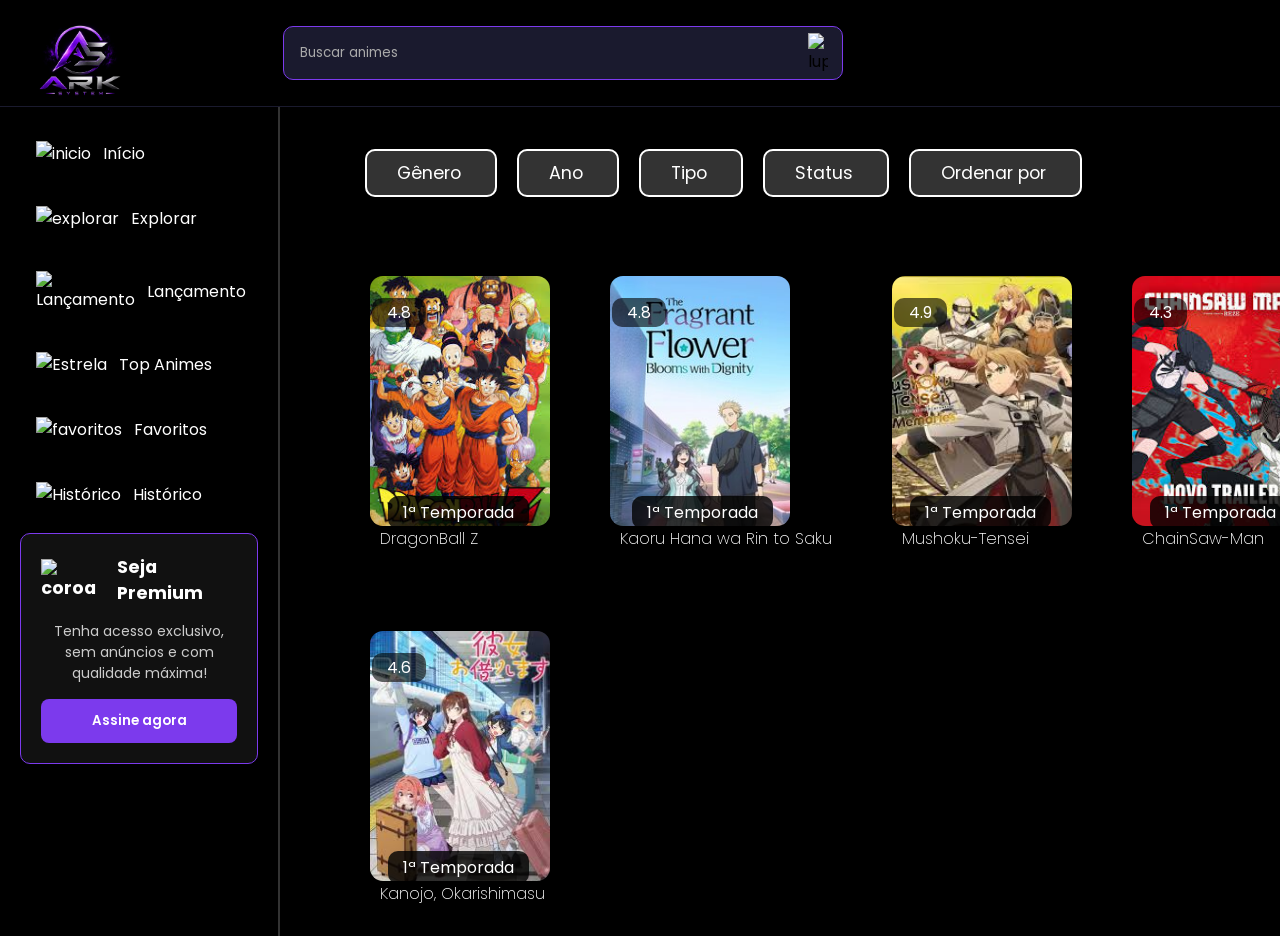
==== Frontend/Pages/Explorar.html @ 188f9d43 "explorar" ====
<!DOCTYPE html>
<html lang="pt-br">
<head>
    <meta charset="UTF-8">
    <meta name="viewport" content="width=device-width, initial-scale=1.0">
    <link rel="stylesheet" href="../CSS/explorar.css"> 
    <title>Explorar</title>
</head>
<body>

     <!-- HEADER -->
    <header class="header-box">

        <div class="menu">

            <img src="../Assets/IMG/logo.png" alt="logo" width="160px" class="logo">

            <nav class="nav-bar">

                <ul>

                    <li class="search-box">
                        <input type="text" placeholder="Buscar animes">
                        <img src="https://img.icons8.com/ios/50/ffffff/search--v1.png" alt="lupa" class="lupa">
                    </li>

                </ul>

            </nav>
        </div>

    </header>

       <!-- MENU LATERAL -->
    <aside class="sidebar">
        
        <div class="menu-lateral">

            <ul class="Principal">

                <li>
                    <a href="/index.html">
                        <img src="https://img.icons8.com/material-outlined/20/ffffff/home--v2.png" alt="inicio">
                        Início
                    </a>
                </li>

                <li>
                    <a href="../Pages/Explorar.html">
                        <img src="https://img.icons8.com/forma-light/20/ffffff/search.png" alt="explorar">
                        Explorar
                    </a>
                </li>

                <li>
                    <a href="#">
                        <img src="https://img.icons8.com/material-outlined/20/ffffff/rocket.png" alt="Lançamento">
                        Lançamento
                    </a>
                </li>

                <li>
                    <a href="#">
                        <img src="https://img.icons8.com/ios/20/ffffff/star--v1.png" alt="Estrela">
                        Top Animes
                    </a>
                </li>

                <li>
                    <a href="#">
                        <img src="https://img.icons8.com/ios-glyphs/20/ffffff/hearts.png" alt="favoritos">
                        Favoritos
                    </a>
                </li>

                <li>
                    <a href="#">
                        <img src="https://img.icons8.com/puffy-filled/20/ffffff/time-machine.png" alt="Histórico">
                        Histórico
                    </a>
                </li>

                
            <!-- PREMIUM -->
            <div class="premium-box">

                <h2>
                   <img src="https://img.icons8.com/parakeet-line/20/ffffff/crown.png" alt="coroa">
                    Seja Premium
                </h2>

                <p>
                    Tenha acesso exclusivo, sem anúncios e com qualidade máxima!
                </p>

                <button>Assine agora</button>

            </div>
        </div>
    </aside><div class="linha"></div>

     <header class="header">

    <div class="nav-bir">

        <nav class="navb">

            <ul>

                <li class="dropdown">
                    <a href="#" class="dropdown-toggle">
                        Gênero <i class='bx bx-chevron-down'></i>
                    </a>

                    <ul class="dropdown-menu">
                        <li><a href="#">Treino 1</a></li>
                        <li><a href="#">Treino 2</a></li>
                        <li><a href="#">Treino 3</a></li>
                    </ul>
                </li>

                <li class="dropdown">
                    <a href="#" class="dropdown-toggle">
                        Ano <i class='bx bx-chevron-down'></i>
                    </a>

                    <ul class="dropdown-menu">
                        <li><a href="#">2025</a></li>
                        <li><a href="#">2024</a></li>
                        <li><a href="#">2023</a></li>
                    </ul>
                </li>

                <li class="dropdown">
                    <a href="#" class="dropdown-toggle">
                        Tipo <i class='bx bx-chevron-down'></i>
                    </a>

                    <ul class="dropdown-menu">
                        <li><a href="#">TV</a></li>
                        <li><a href="#">Filme</a></li>
                        <li><a href="#">OVA</a></li>
                    </ul>
                </li>

                <li class="dropdown">
                    <a href="#" class="dropdown-toggle">
                        Status <i class='bx bx-chevron-down'></i>
                    </a>

                    <ul class="dropdown-menu">
                        <li><a href="#">Em andamento</a></li>
                        <li><a href="#">Finalizado</a></li>
                    </ul>
                </li>

                <li class="dropdown">
                    <a href="#" class="dropdown-toggle">
                        Ordenar por <i class='bx bx-chevron-down'></i>
                    </a>

                    <ul class="dropdown-menu">
                        <li><a href="#">Mais recente</a></li>
                        <li><a href="#">Mais popular</a></li>
                        <li><a href="#">Melhor nota</a></li>
                    </ul>
                </li>
            </ul>
        </nav>
    </div>
</header>

    <div class="container-card">
        <div class="card">
            <figure>
                <span class="badge-nota">4.8</span>
               <a href="#"> <img src="../Assets/IMG/DragonBall- Z.jpg" alt="DragonBall"></a>
                <figcaption>
                    <p class="temporada">1ª Temporada</p>
                </figcaption>
                <p class="nome-anime">DragonBall Z</p>
            </figure>
        </div>

    <div class="card">
            <figure>
                <span class="badge-nota">4.8</span>
               <a href="#"> <img src="../Assets/IMG/flower.jpg" alt="DragonBall"></a>
                <figcaption>
                    <p class="temporada">1ª Temporada</p>
                    <p class="nome-anime">Kaoru Hana wa Rin to Saku</p>
                </figcaption>
            </figure>
        </div>

    <div class="card">
            <figure>
                <span class="badge-nota">4.9</span>
               <a href="#"> <img src="../Assets/IMG/Mushoku-Tensei.jpg" alt="Mushoku-Tensei"></a>
                <figcaption>
                    <p class="temporada">1ª Temporada</p>
                </figcaption>
                <p class="nome-anime">Mushoku-Tensei</p>
            </figure>
        </div>

    <div class="card">
            <figure>
                <span class="badge-nota">4.3</span>
               <a href="#"> <img src="../Assets/IMG/chainsaw-man.jpg" alt="chainsaw-man"></a>
                <figcaption>
                    <p class="temporada">1ª Temporada</p>           
                </figcaption>
                <p class="nome-anime">ChainSaw-Man</p>
            </figure>
    </div>

    <div class="card">
            <figure>
                <span class="badge-nota">4.6</span>
               <a href="#"> <img src="../Assets/IMG/meninas.jpg" alt="Kanojo, Okarishimasu"></a>
                <figcaption>
                    <p class="temporada">1ª Temporada</p>
                </figcaption>
                <p class="nome-anime">Kanojo, Okarishimasu</p>
            </figure>
    </div>

    </div>
    

</body>
</html>
---- Frontend/CSS/explorar.css ----
@import url('https://fonts.googleapis.com/css2?family=Poppins:wght@100;200;300;400;500;600;700;800;900&display=swap');

* {
    margin: 0;
    padding: 0;
    border: none;
    outline: none;
    text-decoration: none;
    list-style: none;
    box-sizing: border-box;
    transition: 0.3s ease;
    font-family: 'Poppins', sans-serif;
}

body {
    background: #000;
    width: 100%;
    min-height: 100vh;
    overflow-x: hidden;
}

.header-box {
    width: 100%;
    position: fixed;
    top: 0;
    left: 0;
    z-index: 999;
    padding: 5px 0;
    background: #000;
    border-bottom: 1px solid #1a1a2e;
}

.menu {
    display: flex;
    align-items: center;

}

.nav-bar {
    display: flex;
    align-items: center;
    position: relative;
    width: 63%;
    height: 50px;
    justify-content: center;
}

.nav-bar ul {
    display: flex;
    align-items: center;
    gap: 2rem;
    justify-content: center;
}
.logo{
    margin-right: right;
    padding: 1rem 0 0;
}
/*==================================
SEARCH BOX
==================================*/

.search-box {
    position: relative;
    display: flex;
    align-items: center;
    justify-content: center;
}

.search-box input {
    width: 35rem;
    padding: 1rem 4rem 1rem 1rem;
    border-radius: 10px;
    background: #1a1a2e;
    color: #fff;
    border: 1px solid #7c3aed;
}

.search-box input::placeholder {
    color: #aaa;
}

.lupa {
    position: absolute;
    right: 15px;
    width: 20px;
    cursor: pointer;
}

/*==================================
SIDEBAR menu lateral
==================================*/
.sidebar {
    position: fixed;
    top: 105px;
    left: 0;
    width: 280px;
    height: 100vh;
    padding: 20px;
    background: #000;
    /* Linha vertical */
    border-right: 2px solid #333;
}

.menu-lateral {
    width: 100%;
    padding: 0 0 100px;
}

.Principal {
    width: 100%;
}

.Principal li {
    margin-bottom: 8px;
}

.Principal a {
    width: 100%;
    display: flex;
    align-items: center;
    gap: 12px;
    color: #fff;
    padding: 1rem;
    border-radius: 8px;
}

.Principal a:hover {
    background: #7c3aed;
}

/*==================================
TITULO CATEGORIAS
==================================*/

.titulo-categoria {
    color: #7c3aed;
    font-size: 1rem;
    font-weight: 600;
    margin-top: 25px;
    margin-bottom: 10px;
    padding-left: 12px;
}

/*==================================
PREMIUM BOX
==================================*/

.premium-box {
    margin-top: 10px;
    padding: 20px;
    background: #111;
    border: 1px solid #7c3aed;
    border-radius: 10px;
    display: flex;
    flex-direction: column;
    align-items: center;
    justify-content: center;
}

.premium-box h2 {
    color: #fff;
    display: flex;
    align-items: center;
    gap: 10px;
    font-size: 1.1rem;
}

.premium-box p {
    color: #ccc;
    text-align: center;
    font-size: 14px;
    margin: 15px 0;
    line-height: 1.5;
}

.premium-box button {
    width: 100%;
    padding: 12px;
    border-radius: 8px;
    background: #7c3aed;
    color: #fff;
    font-weight: 600;
    cursor: pointer;
}

.premium-box button:hover {
    background: #9333ea;
}

.nav-bir{
    width: 100%;
    max-width: 1700px;
    margin: auto;
    padding: 10rem 0 0;
    display: flex;
    align-items: center;
    margin-left: 357px;
    
   
}

.navb{
    display: flex;
    align-items: center;
    justify-content: center;
    
}

.navb li{
    list-style: none;
    display: inline-block;
   padding: 0 0.5rem;
}

.navb a{
    color: #fff;
    font-size: 1.1rem;
    text-align: left;
    text-decoration: none;
    border: 2px solid #fff;
    border-radius: 10px;
    padding: 10px 30px;
    background-color: #333;
    
}

.navb a img{
    font-size: 1.6rem;
}

/* Dropdown */
.dropdown{
    position: relative;
}

.dropdown i{
    font-size: 12px;
    color: #fff;
    transition: 0.5s ease;
    margin-left: 4px;
}

.dropdown:hover i{
    transform: rotate(180deg);
    color: #fff;
}

.dropdown-menu{
    position: absolute;
    top: 100%;
    left: 0;
    background: transparent;
    list-style: none;
    min-width: 16px;
    padding: 10px 0;
    border-radius: 10px;
    box-shadow: 0 8px 16px rgba(0,0,0,0.2);
    z-index: 999;
    opacity: 0;
    visibility: hidden;
    transform: translateY(10px);
    transition: 0.3s ease;
}

.dropdown-menu li{
    width: 100%;
    padding: 0.2rem 0;
}

.dropdown-menu li a{
    display: block;
    padding: 10px 15px;
    font-size: 14px;
    color: #fff;
    text-align: left;
}

.dropdown-menu li a:hover{
    background: #7c3aed;
}

.dropdown:hover .dropdown-menu{
    opacity: 1;
    visibility: visible;
    transform: translateY(0);
}

.container-card{
    position: relative;
    margin-left: 350px;
    margin-top: 60px;
    width: calc(100% - 280px);
    overflow: hidden;
    flex-wrap: wrap;
    display: flex;
    gap: 20px;
}

.card{
    transition: transform 0.6s ease-in-out;
    padding: 30px 20px;
}

.card figure{
    min-width: 100%;
    position: relative;
    
}

.card img{
    border-radius: 13px;
    height: 250px;
    width: 180px;
    object-fit: cover;
    cursor: pointer;
    display: block;
}
.badge-nota{
    position: absolute;
    top: 8%;
    left: 1%;
    background: rgba(0,0,0,.6);
    padding: 2px 15px;
    border-radius: 10px;
    color: #fff;

}
.temporada{
    position: absolute;
    top: 80%;
    left: 10%;
    background: rgba(0,0,0, 0.8);
    padding: 4px 15px;
    border-radius: 10px;
    color: #fff;
}

.nome-anime{
    color: #fff;
    margin-left: 10px;
    font-weight: 200;
}
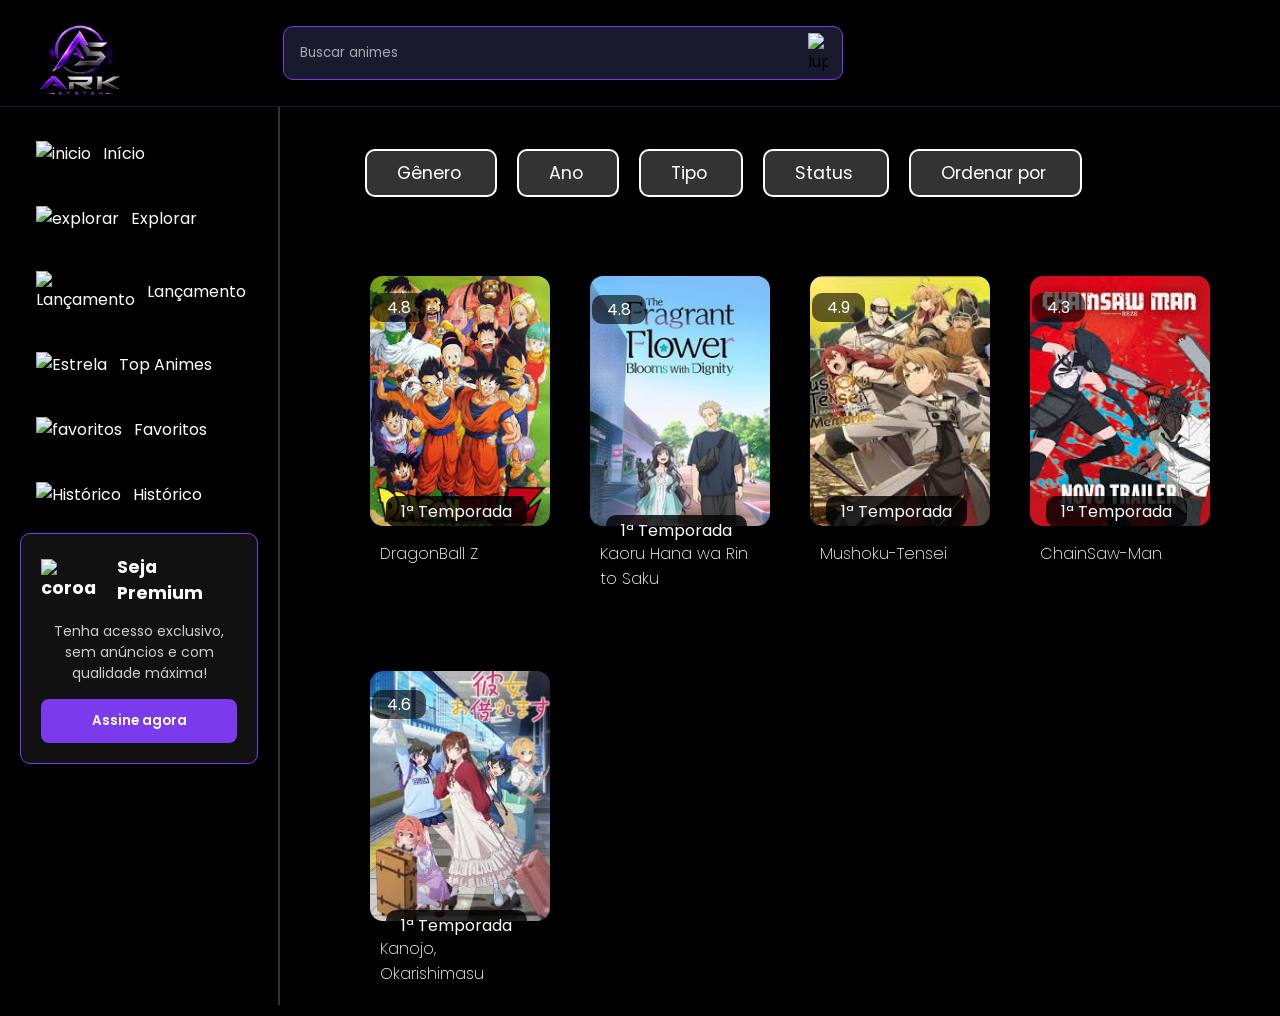
==== commit 155fd652: "lançamneto" ====
--- a/Frontend/Pages/Explorar.html
+++ b/Frontend/Pages/Explorar.html
@@ -53,7 +53,7 @@
                 </li>
 
                 <li>
-                    <a href="#">
+                    <a href="../Pages/lançamento.html">
                         <img src="https://img.icons8.com/material-outlined/20/ffffff/rocket.png" alt="Lançamento">
                         Lançamento
                     </a>
--- a/Frontend/CSS/explorar.css
+++ b/Frontend/CSS/explorar.css
@@ -299,6 +299,7 @@
 .card{
     transition: transform 0.6s ease-in-out;
     padding: 30px 20px;
+    width: 200px;
 }
 
 .card figure{
@@ -317,7 +318,7 @@
 }
 .badge-nota{
     position: absolute;
-    top: 8%;
+    top: 6%;
     left: 1%;
     background: rgba(0,0,0,.6);
     padding: 2px 15px;
@@ -327,10 +328,10 @@
 }
 .temporada{
     position: absolute;
-    top: 80%;
+    top: 76%;
     left: 10%;
     background: rgba(0,0,0, 0.8);
-    padding: 4px 15px;
+    padding: 3px 15px;
     border-radius: 10px;
     color: #fff;
 }
@@ -338,5 +339,6 @@
 .nome-anime{
     color: #fff;
     margin-left: 10px;
+    padding: 15px 0 0;
     font-weight: 200;
 }
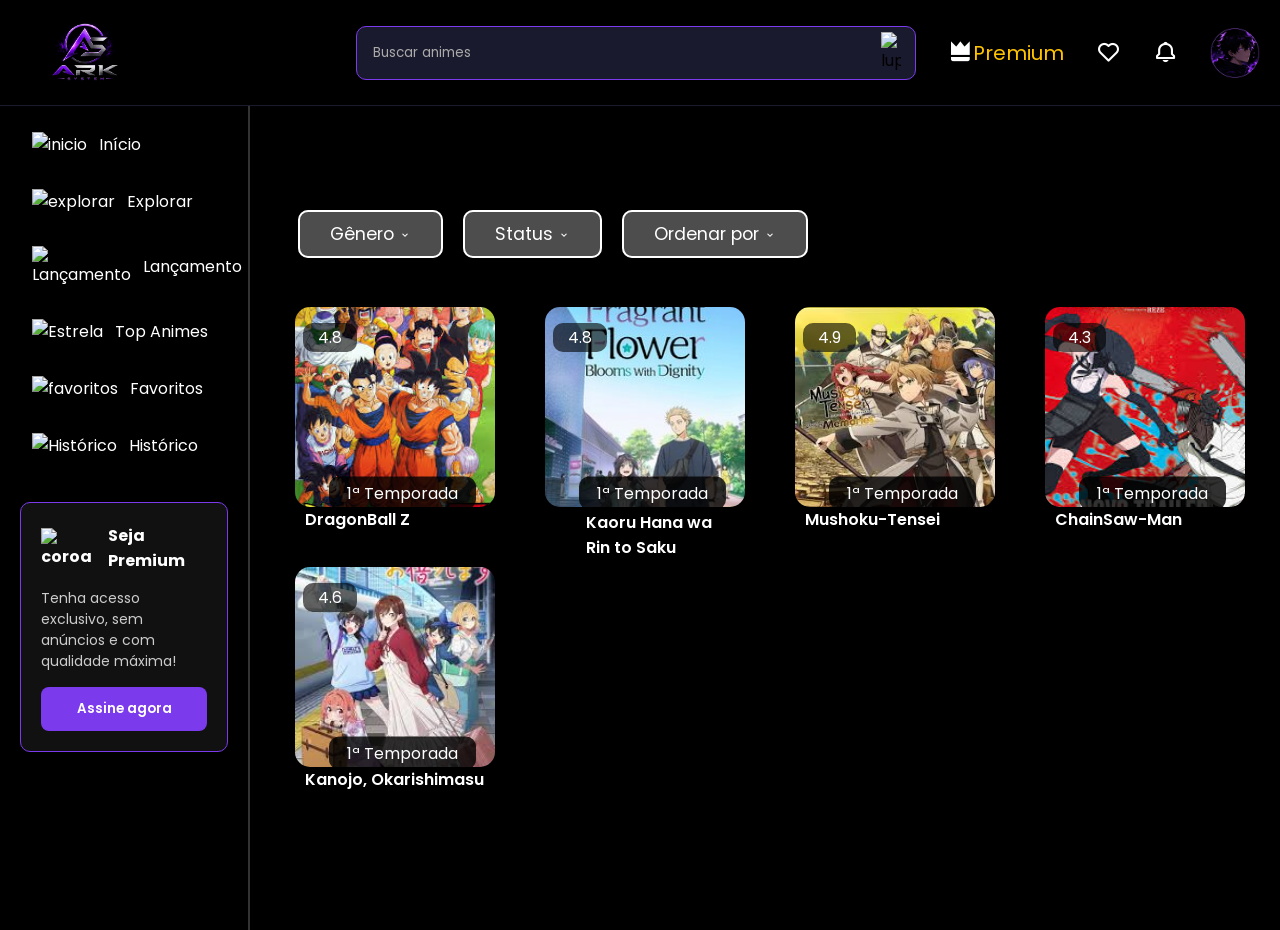
==== commit 48a99fdb: "pagina de lançamento" ====
--- a/Frontend/Pages/Explorar.html
+++ b/Frontend/Pages/Explorar.html
@@ -1,19 +1,22 @@
 <!DOCTYPE html>
 <html lang="pt-br">
+
 <head>
     <meta charset="UTF-8">
     <meta name="viewport" content="width=device-width, initial-scale=1.0">
-    <link rel="stylesheet" href="../CSS/explorar.css"> 
+    <link rel="stylesheet" href="/style.css">
+     <link href='https://unpkg.com/boxicons@2.1.4/css/boxicons.min.css' rel='stylesheet'>
     <title>Explorar</title>
 </head>
+
 <body>
 
-     <!-- HEADER -->
+    <!-- HEADER -->
     <header class="header-box">
 
         <div class="menu">
 
-            <img src="../Assets/IMG/logo.png" alt="logo" width="160px" class="logo">
+            <img src="/Frontend/Assets/IMG/logo.png" alt="logo" width="130px">
 
             <nav class="nav-bar">
 
@@ -24,16 +27,41 @@
                         <img src="https://img.icons8.com/ios/50/ffffff/search--v1.png" alt="lupa" class="lupa">
                     </li>
 
+                    <li class="item">
+                        <a href="#">
+                            <i class='bx bxs-crown'><span class="destaque">Premium</span></i>
+                        </a>
+                    </li>
+
+                    <li class="item">
+                        <a href="#">
+                            <i class='bx bx-heart'></i>
+                        </a>
+                    </li>
+
+                    <li class="item">
+                        <a href="#">
+                            <i class='bx bx-bell'></i>
+                        </a>
+                    </li>
+
+                    <li class="item">
+                        <a href="#">
+                            <img src="/Frontend/Assets/IMG/perfil.png" alt="foto de perfil" width="50px">
+                        </a>
+                    </li>
+
                 </ul>
 
             </nav>
+
         </div>
 
     </header>
 
-       <!-- MENU LATERAL -->
+    <!-- MENU LATERAL -->
     <aside class="sidebar">
-        
+
         <div class="menu-lateral">
 
             <ul class="Principal">
@@ -80,154 +108,143 @@
                     </a>
                 </li>
 
-                
-            <!-- PREMIUM -->
-            <div class="premium-box">
-
-                <h2>
-                   <img src="https://img.icons8.com/parakeet-line/20/ffffff/crown.png" alt="coroa">
-                    Seja Premium
-                </h2>
-
-                <p>
-                    Tenha acesso exclusivo, sem anúncios e com qualidade máxima!
-                </p>
-
-                <button>Assine agora</button>
-
-            </div>
+
+                <!-- PREMIUM -->
+                <div class="premium-box">
+
+                    <h2>
+                        <img src="https://img.icons8.com/parakeet-line/20/ffffff/crown.png" alt="coroa">
+                        Seja Premium
+                    </h2>
+
+                    <p>
+                        Tenha acesso exclusivo, sem anúncios e com qualidade máxima!
+                    </p>
+
+                    <button>Assine agora</button>
+
+                </div>
         </div>
-    </aside><div class="linha"></div>
-
-     <header class="header">
-
-    <div class="nav-bir">
-
-        <nav class="navb">
-
-            <ul>
-
-                <li class="dropdown">
-                    <a href="#" class="dropdown-toggle">
-                        Gênero <i class='bx bx-chevron-down'></i>
-                    </a>
-
-                    <ul class="dropdown-menu">
-                        <li><a href="#">Treino 1</a></li>
-                        <li><a href="#">Treino 2</a></li>
-                        <li><a href="#">Treino 3</a></li>
-                    </ul>
-                </li>
-
-                <li class="dropdown">
-                    <a href="#" class="dropdown-toggle">
-                        Ano <i class='bx bx-chevron-down'></i>
-                    </a>
-
-                    <ul class="dropdown-menu">
-                        <li><a href="#">2025</a></li>
-                        <li><a href="#">2024</a></li>
-                        <li><a href="#">2023</a></li>
-                    </ul>
-                </li>
-
-                <li class="dropdown">
-                    <a href="#" class="dropdown-toggle">
-                        Tipo <i class='bx bx-chevron-down'></i>
-                    </a>
-
-                    <ul class="dropdown-menu">
-                        <li><a href="#">TV</a></li>
-                        <li><a href="#">Filme</a></li>
-                        <li><a href="#">OVA</a></li>
-                    </ul>
-                </li>
-
-                <li class="dropdown">
-                    <a href="#" class="dropdown-toggle">
-                        Status <i class='bx bx-chevron-down'></i>
-                    </a>
-
-                    <ul class="dropdown-menu">
-                        <li><a href="#">Em andamento</a></li>
-                        <li><a href="#">Finalizado</a></li>
-                    </ul>
-                </li>
-
-                <li class="dropdown">
-                    <a href="#" class="dropdown-toggle">
-                        Ordenar por <i class='bx bx-chevron-down'></i>
-                    </a>
-
-                    <ul class="dropdown-menu">
-                        <li><a href="#">Mais recente</a></li>
-                        <li><a href="#">Mais popular</a></li>
-                        <li><a href="#">Melhor nota</a></li>
-                    </ul>
-                </li>
-            </ul>
-        </nav>
+    </aside>
+    <div class="linha"></div>
+
+    <header class="menu">
+
+        <div class="nav-bir">
+
+            <nav class="navb">
+
+                <ul>
+
+                    <li class="dropdown">
+                        <a href="#" class="dropdown-toggle">
+                            Gênero <i class='bx bx-chevron-down'></i>
+                        </a>
+
+                        <ul class="dropdown-menu">
+                            <li><a href="#">Aventura</a></li>
+                            <li><a href="#">Romance</a></li>
+                            <li><a href="#">Fantasia</a></li>
+                        </ul>
+                    </li>
+
+                    <li class="dropdown">
+                        <a href="#" class="dropdown-toggle">
+                            Status <i class='bx bx-chevron-down'></i>
+                        </a>
+
+                        <ul class="dropdown-menu">
+                            <li><a href="#">Em andamento</a></li>
+                            <li><a href="#">Finalizado</a></li>
+                        </ul>
+                    </li>
+
+                    <li class="dropdown">
+                        <a href="#" class="dropdown-toggle">
+                            Ordenar por <i class='bx bx-chevron-down'></i>
+                        </a>
+
+                        <ul class="dropdown-menu">
+                            <li><a href="#">Mais recente</a></li>
+                            <li><a href="#">Mais popular</a></li>
+                            <li><a href="#">Melhor nota</a></li>
+                        </ul>
+                    </li>
+                </ul>
+            </nav>
+        </div>
+    </header>
+
+    <div class="animes-box">
+
+        <section>
+            <div class="animes">
+                <figure>
+                    <span class="badge-nota">4.8</span>
+                    <a href="#"> <img src="../Assets/IMG/DragonBall- Z.jpg" alt="DragonBall"></a>
+                    <figcaption class="legenda">
+                        <p class="temporada">1ª Temporada</p>
+                    </figcaption>
+                    <p class="nome-anime">DragonBall Z</p>
+                </figure>
+            </div>
+        </section>
+
+        <section>
+            <div class="animes">
+                <figure>
+                    <span class="badge-nota">4.8</span>
+                    <a href="#"> <img src="../Assets/IMG/flower.jpg" alt="DragonBall"></a>
+                    <figcaption class="legenda">
+                        <p class="temporada">1ª Temporada</p>
+                        <p class="nome-anime">Kaoru Hana wa Rin to Saku</p>
+                    </figcaption>
+                </figure>
+            </div>
+        </section>
+
+        <section>
+            <div class="animes">
+                <figure>
+                    <span class="badge-nota">4.9</span>
+                    <a href="#"> <img src="../Assets/IMG/Mushoku-Tensei.jpg" alt="Mushoku-Tensei"></a>
+                    <figcaption class="legenda">
+                        <p class="temporada">1ª Temporada</p>
+                    </figcaption>
+                    <p class="nome-anime">Mushoku-Tensei</p>
+                </figure>
+            </div>
+        </section>
+
+        <section>
+            <div class="animes">
+                <figure>
+                    <span class="badge-nota">4.3</span>
+                    <a href="#"> <img src="../Assets/IMG/chainsaw-man.jpg" alt="chainsaw-man"></a>
+                    <figcaption class="legenda">
+                        <p class="temporada">1ª Temporada</p>
+                    </figcaption class="legenda">
+                    <p class="nome-anime">ChainSaw-Man</p>
+                </figure>
+            </div>
+        </section>
+
+        <section>
+            <div class="animes">
+                <figure>
+                    <span class="badge-nota">4.6</span>
+                    <a href="#"> <img src="../Assets/IMG/meninas.jpg" alt="Kanojo, Okarishimasu"></a>
+                    <figcaption class="legenda">
+                        <p class="temporada">1ª Temporada</p>
+                    </figcaption class="legenda">
+                    <p class="nome-anime">Kanojo, Okarishimasu</p>
+                </figure>
+            </div>
+        </section>
+
     </div>
-</header>
-
-    <div class="container-card">
-        <div class="card">
-            <figure>
-                <span class="badge-nota">4.8</span>
-               <a href="#"> <img src="../Assets/IMG/DragonBall- Z.jpg" alt="DragonBall"></a>
-                <figcaption>
-                    <p class="temporada">1ª Temporada</p>
-                </figcaption>
-                <p class="nome-anime">DragonBall Z</p>
-            </figure>
-        </div>
-
-    <div class="card">
-            <figure>
-                <span class="badge-nota">4.8</span>
-               <a href="#"> <img src="../Assets/IMG/flower.jpg" alt="DragonBall"></a>
-                <figcaption>
-                    <p class="temporada">1ª Temporada</p>
-                    <p class="nome-anime">Kaoru Hana wa Rin to Saku</p>
-                </figcaption>
-            </figure>
-        </div>
-
-    <div class="card">
-            <figure>
-                <span class="badge-nota">4.9</span>
-               <a href="#"> <img src="../Assets/IMG/Mushoku-Tensei.jpg" alt="Mushoku-Tensei"></a>
-                <figcaption>
-                    <p class="temporada">1ª Temporada</p>
-                </figcaption>
-                <p class="nome-anime">Mushoku-Tensei</p>
-            </figure>
-        </div>
-
-    <div class="card">
-            <figure>
-                <span class="badge-nota">4.3</span>
-               <a href="#"> <img src="../Assets/IMG/chainsaw-man.jpg" alt="chainsaw-man"></a>
-                <figcaption>
-                    <p class="temporada">1ª Temporada</p>           
-                </figcaption>
-                <p class="nome-anime">ChainSaw-Man</p>
-            </figure>
-    </div>
-
-    <div class="card">
-            <figure>
-                <span class="badge-nota">4.6</span>
-               <a href="#"> <img src="../Assets/IMG/meninas.jpg" alt="Kanojo, Okarishimasu"></a>
-                <figcaption>
-                    <p class="temporada">1ª Temporada</p>
-                </figcaption>
-                <p class="nome-anime">Kanojo, Okarishimasu</p>
-            </figure>
-    </div>
-
-    </div>
-    
+
 
 </body>
+
 </html>
--- a/style.css
+++ b/style.css
@@ -0,0 +1,668 @@
+@import url('https://fonts.googleapis.com/css2?family=Poppins:wght@100;200;300;400;500;600;700;800;900&display=swap');
+
+* {
+    margin: 0;
+    padding: 0;
+    border: none;
+    outline: none;
+    text-decoration: none;
+    list-style: none;
+    box-sizing: border-box;
+    transition: 0.3s ease;
+    font-family: 'Poppins', sans-serif;
+}
+
+body {
+    background: #000;
+    width: 100%;
+    min-height: 100vh;
+    overflow-x: hidden;
+}
+
+/*==================================
+HEADER
+==================================*/
+
+.header-box {
+    width: 100%;
+    position: fixed;
+    top: 0;
+    left: 0;
+    z-index: 999;
+    padding: 20px;
+    background: #000;
+    border-bottom: 1px solid #1a1a2e;
+}
+
+.menu {
+    display: flex;
+    align-items: center;
+    justify-content: space-between;
+}
+
+.nav-bar {
+    display: flex;
+    align-items: center;
+}
+
+.nav-bar ul {
+    display: flex;
+    align-items: center;
+    gap: 2rem;
+}
+
+.item a {
+    display: flex;
+    align-items: center;
+    gap: 0.5rem;
+    color: #fff;
+}
+
+.item i {
+    cursor: pointer;
+    font-size: 25px;
+    transition: 0.3s ease;
+    display: flex;
+    align-items: center;
+    transition: 0.7s ease;
+}
+
+.destaque {
+    color: #ffc300;
+    font-size: 20px;
+}
+.item a i:hover{
+    transform: scale(1.2);
+}
+/*==================================
+SEARCH BOX
+==================================*/
+
+.search-box {
+    position: relative;
+    display: flex;
+    align-items: center;
+}
+
+.search-box input {
+    width: 35rem;
+    padding: 1rem 4rem 1rem 1rem;
+    border-radius: 10px;
+    background: #1a1a2e;
+    color: #fff;
+    border: 1px solid #7c3aed;
+}
+
+.search-box input::placeholder {
+    color: #aaa;
+}
+
+.lupa {
+    position: absolute;
+    right: 15px;
+    width: 20px;
+    cursor: pointer;
+}
+
+/*==================================
+SIDEBAR menu lateral
+==================================*/
+
+.sidebar {
+    position: fixed;
+    top: 100px;
+    left: 0;
+    width: 250px;
+    height: 100vh;
+    padding: 20px;
+    background: #000;
+    overflow-y: auto;
+    border-right: 2px solid #333;
+    transition: 0.7s ease;
+}
+
+.menu-lateral {
+    width: 100%;
+    padding: 0 0 100px;
+}
+
+.Principal {
+    width: 100%;
+}
+
+.Principal li {
+    margin-bottom: 8px;
+}
+
+.Principal a {
+    width: 100%;
+    display: flex;
+    align-items: center;
+    gap: 12px;
+    color: #fff;
+    padding: 12px;
+    border-radius: 8px;
+    transition: 0.7s ease;
+}
+
+.Principal a:hover {
+    background: #7c3aed;
+    transform: scale(1.1);
+}
+
+/*==================================
+TITULO CATEGORIAS
+==================================*/
+
+.titulo-categoria {
+    color: #7c3aed;
+    font-size: 1rem;
+    font-weight: 600;
+    margin-top: 25px;
+    margin-bottom: 10px;
+    padding-left: 12px;
+}
+
+/*==================================
+PREMIUM BOX
+==================================*/
+
+.premium-box {
+    margin-top: 2rem;
+    padding: 20px ;
+    background: #111;
+    border: 1px solid #7c3aed;
+    border-radius: 10px;
+    display: flex;
+    flex-direction: column;
+    align-items: center;
+    justify-content: center;
+    transition: 0.7s ease;
+}
+
+.premium-box h2 {
+    color: #fff;
+    display: flex;
+    align-items: center;
+    gap: 10px;
+    font-size: 1rem;
+   
+}
+
+.premium-box p {
+    color: #ccc;
+    text-align: left;
+    font-size: 14px;
+    margin: 15px 0;
+    line-height: 1.5;
+}
+
+.premium-box button {
+    width: 100%;
+    padding: 12px;
+    border-radius: 8px;
+    background: #7c3aed;
+    color: #fff;
+    font-weight: 600;
+    cursor: pointer;
+     transition: 0.7s ease;
+}
+
+.premium-box button:hover {
+    background: #9333ea;
+    transform: scale(1.1);
+}
+
+/*===========================
+Carrossel 
+===========================*/
+
+.container-card {
+    position: relative;
+    margin-top: 100px;
+    margin-left: 250px;
+    width: calc(100% - 280px);
+    overflow: hidden;
+    width: 100%;
+}
+
+.card {
+    display: flex;
+    transition: transform 0.6s ease-in-out;
+}
+
+.slide {
+    min-width: 100%;
+    position: relative;
+    border: 1px solid #333;
+}
+
+.slide figure {
+    position: relative;
+}
+
+.slide img {
+    width: 100%;
+    height: 500px;
+    object-fit: cover;
+    display: block;
+}
+
+/* Overlay escuro */
+
+.slide figure::before {
+    content: "";
+    position: absolute;
+    inset: 0;
+    background: linear-gradient(
+        to right,
+        rgba(0,0,0,.9),
+        rgba(0,0,0,.2)
+    );
+    z-index: 1;
+}
+
+/* Texto */
+
+figcaption {
+    position: absolute;
+    top: 50%;
+    left: 60px;
+    transform: translateY(-50%);
+    color: #fff;
+    z-index: 2;
+    max-width: 500px;
+}
+
+.dest {
+    display: inline-block;
+    border: 1px solid #7c3aed;
+    color: #7c3aed;
+    padding: 6px 12px;
+    border-radius: 6px;
+    margin-bottom: 15px;
+}
+
+figcaption h1 {
+    font-size: 4rem;
+    margin-bottom: 10px;
+}
+
+.solo-p {
+    color: #7c3aed;
+    font-weight: 600;
+    margin-bottom: 10px;
+}
+
+.solo-p1 {
+    color: #ddd;
+    line-height: 1.6;
+    margin-bottom: 20px;
+}
+
+/* Botões */
+
+.buttons {
+    display: flex;
+    gap: 15px;
+}
+
+.button-assistir {
+    display: flex;
+    align-items: center;
+    gap: .5rem;
+    background: #7c3aed;
+    color: #fff;
+    padding: 12px 20px;
+    border-radius: 8px;
+    transition: 0.7s ease;
+}
+.button-assistir i{
+    font-size: 25px;
+}
+.button-assistir:hover {
+    background: #9333ea;
+     transform: scale(1.1);
+}
+
+.saiba {
+    border: 1px solid #fff;
+    color: #fff;
+    padding: 12px 20px;
+    border-radius: 8px;
+    transition: 0.7s ease;
+}
+
+.saiba:hover {
+    background: #fff;
+    color: #000;
+    transform: scale(1.1);
+}
+
+.animes-box{
+    position: relative;
+    margin-top: 40px;
+    margin-left: 280px;
+    width: calc(100% - 280px);
+    display: flex;
+    flex-wrap: wrap;
+    gap: 20px;
+}
+
+.animes-box section{
+    width: fit-content;
+}
+
+.animes{
+    padding: 20px 15px;
+    background: transparent;
+}
+
+.animes figure{
+    position: relative;
+    width: 200px;
+}
+
+.animes a img{
+    width: 200px;
+    height: 200px;
+    object-fit: cover;
+    border-radius: 15px;
+    display: block;
+    cursor: pointer;
+}
+
+.badge-nota{
+    position: absolute;
+    top: 8%;
+    left: 4%;
+    background: rgba(0,0,0,.6);
+    padding: 2px 15px;
+    border-radius: 10px;
+    color: #fff;
+}
+
+.legenda{
+    position: absolute;
+    top: 93%;
+    left: 17%;
+    z-index: 10;
+}
+
+.temporada{
+    background: rgba(0,0,0,.8);
+    padding: 4px 18px;
+    border-radius: 10px;
+    color: #fff;
+}
+
+.nome-anime{
+    position: absolute;
+    top: 100%;
+    left: 5%;
+    color: #fff;
+    font-weight: 600;
+}
+
+/*Pagina do Explorar Dropdown*/
+
+
+.nav-bir{
+    width: 100%;
+    max-width: 1700px;
+    margin: auto;
+    padding: 10rem 0 0;
+    display: flex;
+    align-items: center;
+    margin-left: 290px;
+    
+   
+}
+
+.navb{
+    display: flex;
+    align-items: center;
+    justify-content: center;
+    
+}
+
+.navb li{
+    list-style: none;
+    display: inline-block;
+   padding: 0 0.5rem;
+}
+
+.navb a{
+    color: #fff;
+    font-size: 1.1rem;
+    text-align: left;
+    text-decoration: none;
+    border: 2px solid #fff;
+    border-radius: 10px;
+    padding: 10px 30px;
+    background-color: #4d4d4d;
+    
+}
+
+.navb a img{
+    font-size: 1.6rem;
+}
+
+/* Dropdown */
+.dropdown{
+    position: relative;
+}
+
+.dropdown i{
+    font-size: 12px;
+    color: #fff;
+    transition: 0.5s ease;
+}
+
+.dropdown:hover i{
+    transform: rotate(180deg);
+    color: #fff;
+}
+
+.dropdown-menu{
+    position: absolute;
+    top: 100%;
+    left: 0;
+    background: transparent;
+    list-style: none;
+    min-width: 16px;
+    padding: 10px 0;
+    border-radius: 10px;
+    box-shadow: 0 8px 16px rgba(0,0,0,0.2);
+    z-index: 999;
+    opacity: 0;
+    visibility: hidden;
+    transform: translateY(10px);
+}
+
+.dropdown-menu li{
+    width: 100%;
+    padding: 0.2rem 0;
+}
+
+.dropdown-menu li a{
+    display: block;
+    padding: 10px 15px;
+    font-size: 14px;
+    color: #e2e2e2;
+    text-align: left;
+    transition: 0.7s ease;
+}
+
+.dropdown-menu li a:hover{
+    background: #7c3aed;
+    transform: scale(1.1);
+}
+
+.dropdown:hover .dropdown-menu{
+    opacity: 1;
+    visibility: visible;
+    transform: translateY(0);
+}
+
+
+/* Página de lançamento*/
+
+
+/* Container principal ajustado para Flexbox */
+.container-anime {
+   display: flex;
+   margin-left: 320px;
+   margin-top: 130px;
+   gap: 40px;
+}
+
+/* Ajustes na imagem */
+.imagem img {
+    width: 400px;
+    height: 500px;
+    object-fit: cover;
+    border: 2px solid #4d4c4c;
+    border-radius: 10px;
+}
+
+/* Container de informações ao lado da imagem */
+.info-ani {
+   display: flex;
+   flex-direction: column;
+   font-size:1.2rem ;
+   max-width: 550px;
+}
+
+.anime-novo h1 {
+   color: #fff;
+   text-transform: capitalize;
+   
+}
+
+.anime-novo .titulo {
+color: #7c3aed;
+}
+
+.resumo-anime p {
+   color: #fff;
+   margin-top: 30px;
+}
+
+.botao-assistir{
+ position: relative;
+}
+
+.Assistir{
+    margin-top: 60px;
+    display: flex;
+    align-items: center;
+    gap: 30px;
+}
+
+.Assistir button{
+    padding: 10px;
+    border-radius: 5px;
+    cursor: pointer;
+}
+
+.assit{
+    background-color: #7c3aed;
+}
+
+.assit a{
+    color: #fff;
+    font-size: 1.2rem;
+    transition: 1s ease;
+}
+.assit:hover{
+    transform: scale(1.1);
+}
+
+.favoritos{
+  position: relative;
+}
+.favoritos a {
+    color: #000;
+    font-size: 1.2rem;
+    display: flex;
+    align-items: center;
+    gap: 6px;
+    transition: 1 ease;
+}
+
+.favoritos:hover{
+    transform: scale(1.1);
+}
+
+.conteudo-info{
+   margin-left: 320px;
+   margin-top: 50px;
+   display: flex;
+   align-items: flex-start;
+   flex-wrap: wrap;
+   background-color: #454545;
+   padding: 10px 20px;
+   border-radius: 10px;
+   gap: 40px;
+   display: inline-block;
+}
+
+.info{
+    color: #fff;
+    padding: 0 0 10px 0;
+
+}
+.info-anime{
+    display: inline-block;
+    vertical-align: top;
+    color: #fff;
+    max-width: 350px;
+    font-size:1.1rem ;
+    text-align: left;
+    padding: 0 10px;
+}
+
+.info-anime p {
+    display: block;
+    white-space: normal;
+    gap: 40px;
+    text-align: left;
+}
+.ani-Semelhante{
+    color: #aaa;
+}
+
+.linha{
+    width: 100%;
+    border: none;
+    border-top: 1px solid #222; 
+     margin: 30px 0;
+}
+/* card de semantes ao anime topo*/
+
+.ani-card{
+   display: flex;
+   margin-left: 30px;
+   margin-top: 0px;
+   gap: 40px;
+}
+
+.ani-card{
+    padding: 0px 15px;
+    background: transparent;
+}
+
+.ani-card figure{
+    position: relative;
+    width: 200px;
+}
+
+.ani-card a img{
+    width: 200px;
+    height: 200px;
+    object-fit: cover;
+    border-radius: 15px;
+    display: block;
+    cursor: pointer;
+}
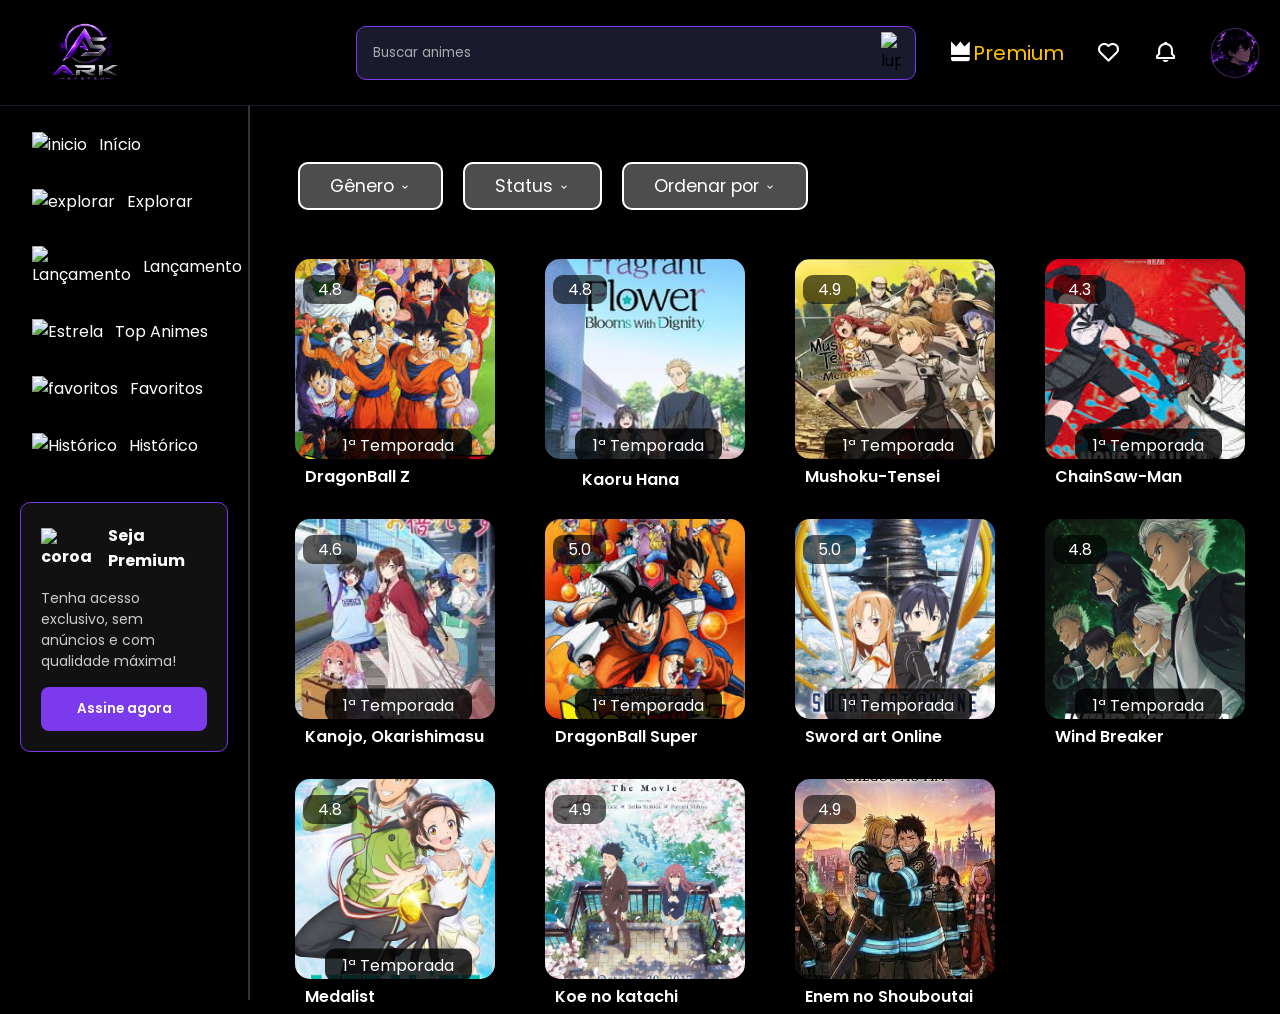
==== commit 48e467b2: "pagina de lançamento" ====
--- a/Frontend/Pages/Explorar.html
+++ b/Frontend/Pages/Explorar.html
@@ -74,21 +74,21 @@
                 </li>
 
                 <li>
-                    <a href="../Pages/Explorar.html">
+                    <a href="/Frontend/Pages/Explorar.html">
                         <img src="https://img.icons8.com/forma-light/20/ffffff/search.png" alt="explorar">
                         Explorar
                     </a>
                 </li>
 
                 <li>
-                    <a href="../Pages/lançamento.html">
+                    <a href="/Frontend/Pages/lançamento.html">
                         <img src="https://img.icons8.com/material-outlined/20/ffffff/rocket.png" alt="Lançamento">
                         Lançamento
                     </a>
                 </li>
 
                 <li>
-                    <a href="#">
+                    <a href="/Frontend/Pages/top-anime.html">
                         <img src="https://img.icons8.com/ios/20/ffffff/star--v1.png" alt="Estrela">
                         Top Animes
                     </a>
@@ -194,10 +194,10 @@
             <div class="animes">
                 <figure>
                     <span class="badge-nota">4.8</span>
-                    <a href="#"> <img src="../Assets/IMG/flower.jpg" alt="DragonBall"></a>
-                    <figcaption class="legenda">
-                        <p class="temporada">1ª Temporada</p>
-                        <p class="nome-anime">Kaoru Hana wa Rin to Saku</p>
+                    <a href="#"> <img src="../Assets/IMG/flower.jpg" alt="flower"></a>
+                    <figcaption class="legenda">
+                        <p class="temporada">1ª Temporada</p>
+                        <p class="nome-anime">Kaoru Hana</p>
                     </figcaption>
                 </figure>
             </div>
@@ -223,7 +223,7 @@
                     <a href="#"> <img src="../Assets/IMG/chainsaw-man.jpg" alt="chainsaw-man"></a>
                     <figcaption class="legenda">
                         <p class="temporada">1ª Temporada</p>
-                    </figcaption class="legenda">
+                    </figcaption>
                     <p class="nome-anime">ChainSaw-Man</p>
                 </figure>
             </div>
@@ -236,12 +236,87 @@
                     <a href="#"> <img src="../Assets/IMG/meninas.jpg" alt="Kanojo, Okarishimasu"></a>
                     <figcaption class="legenda">
                         <p class="temporada">1ª Temporada</p>
-                    </figcaption class="legenda">
+                    </figcaption>
                     <p class="nome-anime">Kanojo, Okarishimasu</p>
                 </figure>
             </div>
         </section>
 
+         <section>
+            <div class="animes">
+                <figure>
+                    <span class="badge-nota">5.0</span>
+                    <a href="#"> <img src="../Assets/IMG/DragonBall-Super.jpg" alt=""DragonBall-Super></a>
+                    <figcaption class="legenda">
+                        <p class="temporada">1ª Temporada</p>
+                    </figcaption>
+                    <p class="nome-anime">DragonBall Super</p>
+                </figure>
+            </div>
+        </section>
+
+         <section>
+            <div class="animes">
+                <figure>
+                    <span class="badge-nota">5.0</span>
+                    <a href="#"> <img src="../Assets/IMG/sword-art-online.jpg" alt="sword-art-online"></a>
+                    <figcaption class="legenda">
+                        <p class="temporada">1ª Temporada</p>
+                    </figcaption>
+                    <p class="nome-anime">Sword art Online</p>
+                </figure>
+            </div>
+        </section>
+
+         <section>
+            <div class="animes">
+                <figure>
+                    <span class="badge-nota">4.8</span>
+                    <a href="#"> <img src="../Assets/IMG/wind-breaker.jpg" alt="wind-breaker"></a>
+                    <figcaption class="legenda">
+                        <p class="temporada">1ª Temporada</p>
+                    </figcaption>
+                    <p class="nome-anime">Wind Breaker</p>
+                </figure>
+            </div>
+        </section>
+
+         <section>
+            <div class="animes">
+                <figure>
+                    <span class="badge-nota">4.8</span>
+                    <a href="#"> <img src="../Assets/IMG/medalist.jpg" alt="medalist"></a>
+                    <figcaption class="legenda">
+                        <p class="temporada">1ª Temporada</p>
+                    </figcaption>
+                    <p class="nome-anime">Medalist</p>
+                </figure>
+            </div>
+        </section>
+
+         <section>
+            <div class="animes">
+                <figure>
+                    <span class="badge-nota">4.9</span>
+                    <a href="#"> <img src="../Assets/IMG/koe-no-katachi.jpg" alt="koe-no-katachi"></a>
+                    <figcaption class="legenda">
+                    </figcaption>
+                    <p class="nome-anime">Koe no katachi</p>
+                </figure>
+            </div>
+        </section>
+
+            <div class="animes">
+                <figure>
+                    <span class="badge-nota">4.9</span>
+                    <a href="#"> <img src="../Assets/IMG/enen-no-shouboutai.jpg" alt="enen-no-shouboutai"></a>
+                    <figcaption class="legenda">
+                    </figcaption>
+                    <p class="nome-anime">Enem no Shouboutai</p>
+                </figure>
+            </div>
+        </section>
+
     </div>
 
 
--- a/style.css
+++ b/style.css
@@ -295,7 +295,7 @@
 }
 
 .solo-p1 {
-    color: #ddd;
+    color: #fff;
     line-height: 1.6;
     margin-bottom: 20px;
 }
@@ -385,7 +385,7 @@
 .legenda{
     position: absolute;
     top: 93%;
-    left: 17%;
+    left: 15%;
     z-index: 10;
 }
 
@@ -394,6 +394,7 @@
     padding: 4px 18px;
     border-radius: 10px;
     color: #fff;
+    text-align: center;
 }
 
 .nome-anime{
@@ -402,6 +403,8 @@
     left: 5%;
     color: #fff;
     font-weight: 600;
+    padding: 5px 0;
+    
 }
 
 /*Pagina do Explorar Dropdown*/
@@ -411,7 +414,7 @@
     width: 100%;
     max-width: 1700px;
     margin: auto;
-    padding: 10rem 0 0;
+    padding: 7rem 0 0;
     display: flex;
     align-items: center;
     margin-left: 290px;
@@ -630,7 +633,7 @@
     text-align: left;
 }
 .ani-Semelhante{
-    color: #aaa;
+    color: #fff;
 }
 
 .linha{
@@ -640,29 +643,37 @@
      margin: 30px 0;
 }
 /* card de semantes ao anime topo*/
-
-.ani-card{
-   display: flex;
-   margin-left: 30px;
-   margin-top: 0px;
-   gap: 40px;
-}
-
-.ani-card{
-    padding: 0px 15px;
+.text-seme{
+  margin-left: 330px;
+   color: #fff;
+    text-transform: uppercase;
+}
+
+.ani-cards{
+     display: flex;
+     margin-left: 330px;
+     padding: 20px 0;
+     gap: 30px;
+     flex-wrap: wrap;
+}
+.card-ani{
     background: transparent;
-}
-
-.ani-card figure{
-    position: relative;
-    width: 200px;
-}
-
-.ani-card a img{
+    flex-wrap: wrap;
+}
+
+
+.card-ani a img{
     width: 200px;
     height: 200px;
     object-fit: cover;
     border-radius: 15px;
     display: block;
     cursor: pointer;
+}
+.nome-ani{
+    margin-top: 5px;
+     text-align: center;
+     color: #fff;
+     text-transform: uppercase;
+     flex-wrap: wrap;
 }
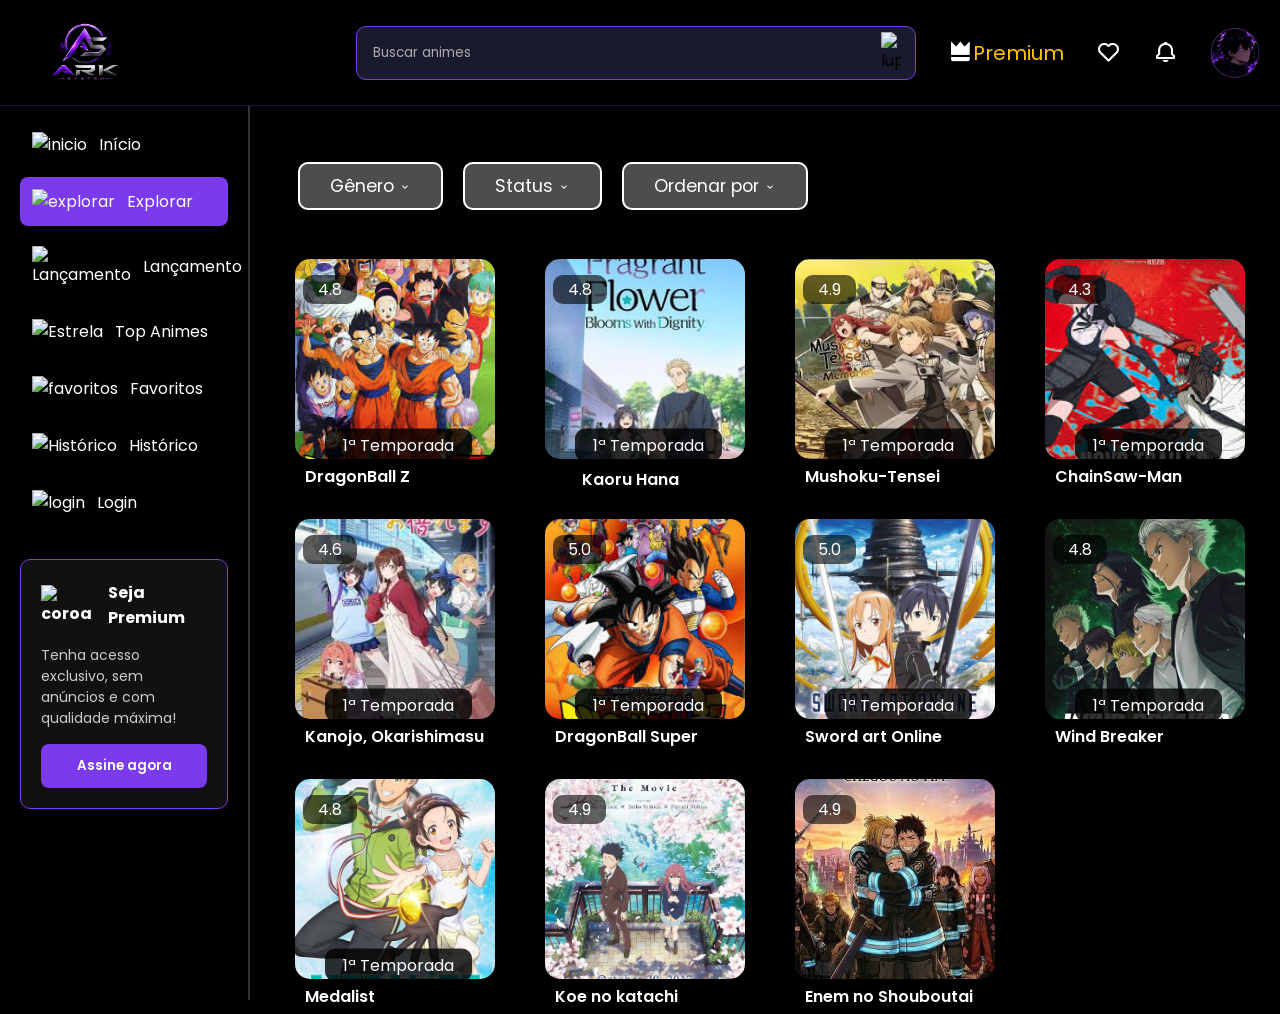
==== commit 193061c2: "paginas do site" ====
--- a/Frontend/Pages/Explorar.html
+++ b/Frontend/Pages/Explorar.html
@@ -34,7 +34,7 @@
                     </li>
 
                     <li class="item">
-                        <a href="#">
+                        <a href="/Frontend/Pages/favoritos.html">
                             <i class='bx bx-heart'></i>
                         </a>
                     </li>
@@ -66,45 +66,52 @@
 
             <ul class="Principal">
 
-                <li>
+                <li class="menu-list">
                     <a href="/index.html">
                         <img src="https://img.icons8.com/material-outlined/20/ffffff/home--v2.png" alt="inicio">
                         Início
                     </a>
                 </li>
 
-                <li>
+                <li class="menu-list2">
                     <a href="/Frontend/Pages/Explorar.html">
                         <img src="https://img.icons8.com/forma-light/20/ffffff/search.png" alt="explorar">
                         Explorar
                     </a>
                 </li>
 
-                <li>
+                <li class="menu-list">
                     <a href="/Frontend/Pages/lançamento.html">
                         <img src="https://img.icons8.com/material-outlined/20/ffffff/rocket.png" alt="Lançamento">
                         Lançamento
                     </a>
                 </li>
 
-                <li>
+                <li class="menu-list">
                     <a href="/Frontend/Pages/top-anime.html">
                         <img src="https://img.icons8.com/ios/20/ffffff/star--v1.png" alt="Estrela">
                         Top Animes
                     </a>
                 </li>
 
-                <li>
-                    <a href="#">
+                <li class="menu-list">
+                    <a href="/Frontend/Pages/favoritos.html">
                         <img src="https://img.icons8.com/ios-glyphs/20/ffffff/hearts.png" alt="favoritos">
                         Favoritos
                     </a>
                 </li>
 
-                <li>
+                <li class="menu-list">
                     <a href="#">
                         <img src="https://img.icons8.com/puffy-filled/20/ffffff/time-machine.png" alt="Histórico">
                         Histórico
+                    </a>
+                </li>
+
+                <li class="menu-list">
+                    <a href="/Frontend/Pages/login.html">
+                        <img src="https://img.icons8.com/ios/20/ffffff/import.png" alt="login">
+                        Login
                     </a>
                 </li>
 
@@ -126,6 +133,7 @@
                 </div>
         </div>
     </aside>
+
     <div class="linha"></div>
 
     <header class="menu">
--- a/style.css
+++ b/style.css
@@ -146,10 +146,20 @@
 }
 
 .Principal a:hover {
-    background: #7c3aed;
-    transform: scale(1.1);
-}
-
+   background-color: #7c3aed;
+    transform: scale(1.1);
+}
+.menu-list1 a{
+    background-color: #7c3aed;
+    color: #fff;
+
+}
+
+.menu-list2 a{
+    background-color: #7c3aed;
+    color: #fff;
+    text-align: left;
+}
 /*==================================
 TITULO CATEGORIAS
 ==================================*/
@@ -349,6 +359,7 @@
     gap: 20px;
 }
 
+
 .animes-box section{
     width: fit-content;
 }
@@ -356,6 +367,7 @@
 .animes{
     padding: 20px 15px;
     background: transparent;
+    transition: 0.5s ease;
 }
 
 .animes figure{
@@ -371,12 +383,14 @@
     display: block;
     cursor: pointer;
 }
-
+.animes:hover{
+    transform: scale(1.1);
+}
 .badge-nota{
     position: absolute;
     top: 8%;
     left: 4%;
-    background: rgba(0,0,0,.6);
+    background-color: rgba(0,0,0,.6);
     padding: 2px 15px;
     border-radius: 10px;
     color: #fff;
@@ -659,8 +673,11 @@
 .card-ani{
     background: transparent;
     flex-wrap: wrap;
-}
-
+    transition: 0.5s ease;
+}
+.card-ani:hover{
+    transform: scale(1.1);
+}
 
 .card-ani a img{
     width: 200px;
@@ -676,4 +693,304 @@
      color: #fff;
      text-transform: uppercase;
      flex-wrap: wrap;
+}
+
+/* Página top melhores Animes*/
+
+/* Menu dos melhores Animes*/
+
+.top-melhor{
+    margin-left: 310px;
+    margin-top: 140px;
+    color: #ccc;
+    text-transform: uppercase;
+}
+
+.menu-top{
+    margin-left: 310px;
+    margin-top: 30px;
+}
+.list-top-1 a{
+    display: flex;
+    align-items: center;
+    justify-content: center;
+    color: #ccc;
+    background-color: #7c3aed;
+    padding: 5px 10px;
+    border-radius: 5px;
+    cursor: pointer;
+    text-transform: uppercase;
+}
+.list-top-1 a:hover{
+    transform: scale(1.1);
+}
+
+.list-top-2 a{
+    display: flex;
+    align-items: center;
+    justify-content: center;
+    color: #ccc;
+    background-color: #7c3aed;
+    padding: 5px 10px;
+    border-radius: 5px;
+    cursor: pointer;
+}
+.list-top-2 a:hover{
+    transform: scale(1.1);
+}
+
+.list-top-3 a{
+    display: flex;
+    align-items: center;
+    justify-content: center;
+    color: #ccc;
+    background-color: #7c3aed;
+    padding: 5px 10px;
+    border-radius: 5px;
+    cursor: pointer;
+}
+.list-top-3 a:hover{
+    transform: scale(1.1);
+}
+.top-anime{
+    display: flex;
+    gap: 40px;
+    cursor: pointer;
+}
+.list-top a{
+    color: #ccc;
+    transition: 0.5s ease;
+    border-radius: 5px;
+}
+.list-top:hover{
+    transform: scale(1.1);
+}
+
+/* Cards dos melhores animes*/
+
+.top-ani{
+    display: flex;
+    flex-wrap: wrap;
+   
+}
+.top-box{
+    display: flex;
+    align-items: center;
+    justify-content: left;
+    margin-left: 310px;
+    margin-top: 60px;
+    background-color: #333;
+    padding: 15px 15px;
+    max-width: 500px;
+    gap: 30px;
+    border-radius: 10px;
+}
+.posicao{
+    color: #ccc;
+}
+.top-nome{
+    flex-wrap: wrap;
+    max-width: 8px;
+    font-size: 0.9rem;
+}
+.image-top{
+    width: 100px;
+    height: 100px;
+    object-fit: cover;
+    border-radius: 15px;
+}
+.conteudo-anim{
+    color: #ccc;
+}
+
+.avaliacao i{
+    color: #ffc300;
+}
+
+.ava{
+color: #ffc300;
+}
+
+/*Página do meus favoritos*/
+
+.favo-meus{
+    margin-left: 320px;
+    margin-top: 150px;
+    
+}
+
+.meus-favo{
+    color: #ccc;
+    text-transform: uppercase;
+}
+
+.menu-favo, .favo-list{
+    margin-top: 20px;
+    display: flex;
+    gap: 40px;
+    text-transform: uppercase;
+    cursor: pointer;
+}
+
+.favo-text a{
+    color: #ccc;
+    text-decoration: none;
+    transition: 0.5s ease;
+}
+
+.favo-text a:hover{
+     display: inline-block;
+    text-decoration: underline;
+    text-decoration-thickness:4px ;
+    text-decoration-color: #7c3aed;
+    transform: scale(1.1);
+}
+
+.favo-text1 a{
+    display: inline-block;
+    color: #ccc;
+    text-decoration: none;
+    transition: 0.5s ease; text-decoration: underline;
+    text-decoration-thickness:4px ;
+    text-decoration-color: #7c3aed;
+    
+}
+
+.favo-text1 a:hover{
+    transform: scale(1.1);
+}
+.card-favo {
+    display: flex;
+    flex-wrap: wrap;
+    gap: 15px 30px;
+}
+.favo-card{
+      position: relative;
+      cursor: pointer;
+}
+.favo-card img{
+    margin-top: 30px;
+    width: 200px;
+    height: 200px;
+    object-fit: cover;
+    border-radius: 15px;
+    transition: 0.5s ease;
+}
+.favo-card:hover{
+    transform: scale(1.1);
+}
+.info-favo{
+    position: absolute;
+    top: 72%;
+    width: 200px;
+    color: #ccc;
+    background-color: rgba(14, 14, 14, 0.6);
+    padding: 5px 10px ;
+    border-radius: 10px;
+}
+
+/* Página de login*/
+main{
+    display: flex;
+    gap: 100px;
+    align-items: center;
+}
+
+.btn-seta i{
+    color: #7c3aed;
+    background-color: #000;
+    height: 70px;
+    cursor: pointer;
+    font-size: 30px;
+    transform: scaleX(-1);
+}
+.container-boxx{
+ display: flex;
+ flex-direction: column;
+ gap: 10px;
+}
+.img-perfil img{
+    width: 100%;
+    height: 100vh;
+    object-fit: cover; /* Mantém a proporção da imagem sem distorcer */
+    display: block;
+}
+
+.text-entrar{
+    color: #fff;
+    text-transform: uppercase;
+}
+
+.text-bemvindo{
+    color: #fff;
+}
+
+.text-para{
+    color: #ccc;
+}
+
+.label-box{
+    color: #aaa;
+    font-size: 13px;
+}
+
+.input-box input{
+    border: none;
+    border-radius: 5px;
+    display: flex;
+    padding: 8px 15px;
+    width: 100%;
+    background-color: #545454;
+}
+.input-box input::placeholder{
+    color: #ccc;
+}
+
+.esqueceu{
+    margin-top: 10px;
+    text-align: right;
+    color: #7c3aed;
+    cursor: pointer;
+}
+
+.button-btn button{
+    width: 100%;
+    background-color: #7c3aed;
+    border: none;
+    border-radius: 5px;
+    text-align: center;
+    padding: 5px 0;
+    cursor: pointer;
+    margin-top: 10px;
+    color: #fff;
+    transition: 0.5s ease;
+}
+.button-btn button:hover{
+    transform: scale(1.1);
+}
+.continuar{
+    color: #6b6b6b;
+    margin-top: 15px;
+    text-align: center;
+}
+
+.google-btn {
+    margin-top: 40px;
+    margin-left: 150px;
+    width: 25px;
+    background-color: #000;
+    cursor: pointer;
+}
+
+.cad-text{
+    color: #fff;
+    text-align: center;
+    margin-top: 10px;
+    font-size: 15px;
+}
+.cad-text a{
+    cursor: pointer;
+}
+.cad-destaque{
+    color: #7c3aed;
 }
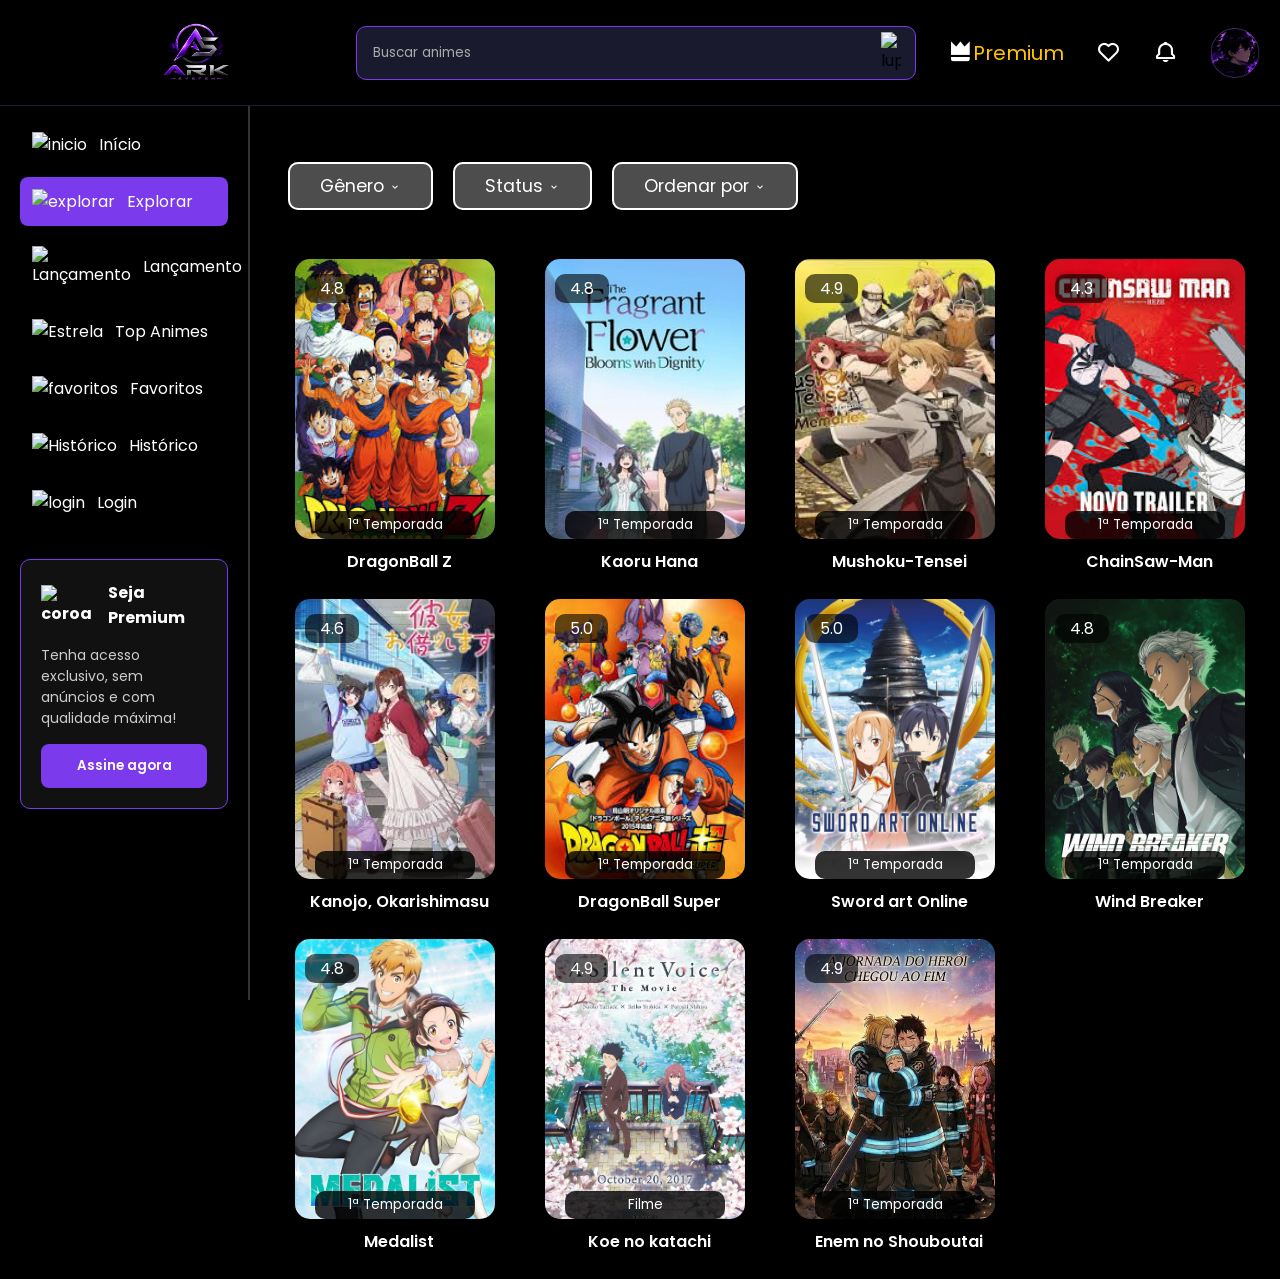
==== commit 34750494: "paginas do site" ====
--- a/Frontend/Pages/Explorar.html
+++ b/Frontend/Pages/Explorar.html
@@ -5,16 +5,24 @@
     <meta charset="UTF-8">
     <meta name="viewport" content="width=device-width, initial-scale=1.0">
     <link rel="stylesheet" href="/style.css">
-     <link href='https://unpkg.com/boxicons@2.1.4/css/boxicons.min.css' rel='stylesheet'>
+    <link href='https://unpkg.com/boxicons@2.1.4/css/boxicons.min.css' rel='stylesheet'>
     <title>Explorar</title>
 </head>
 
 <body>
 
+    <!-- Overlay escuro ao abrir menu mobile -->
+    <div class="menu-overlay" id="menu-overlay"></div>
+
     <!-- HEADER -->
     <header class="header-box">
 
         <div class="menu">
+
+            <!-- Botão Hambúrguer -->
+            <div class="menu-toggle" id="menu-toggle">
+                <i class='bx bx-menu'></i>
+            </div>
 
             <img src="/Frontend/Assets/IMG/logo.png" alt="logo" width="130px">
 
@@ -60,7 +68,7 @@
     </header>
 
     <!-- MENU LATERAL -->
-    <aside class="sidebar">
+    <aside class="sidebar" id="sidebar">
 
         <div class="menu-lateral">
 
@@ -115,7 +123,6 @@
                     </a>
                 </li>
 
-
                 <!-- PREMIUM -->
                 <div class="premium-box">
 
@@ -131,6 +138,7 @@
                     <button>Assine agora</button>
 
                 </div>
+            </ul>
         </div>
     </aside>
 
@@ -191,9 +199,14 @@
                     <span class="badge-nota">4.8</span>
                     <a href="#"> <img src="../Assets/IMG/DragonBall- Z.jpg" alt="DragonBall"></a>
                     <figcaption class="legenda">
-                        <p class="temporada">1ª Temporada</p>
-                    </figcaption>
-                    <p class="nome-anime">DragonBall Z</p>
+                        <div>
+                            <p class="temporada">1ª Temporada</p>
+                        </div>
+                        <div>
+                            <p class="nome-anime">DragonBall Z</p>
+                        </div>
+                    </figcaption>
+                    
                 </figure>
             </div>
         </section>
@@ -204,9 +217,14 @@
                     <span class="badge-nota">4.8</span>
                     <a href="#"> <img src="../Assets/IMG/flower.jpg" alt="flower"></a>
                     <figcaption class="legenda">
-                        <p class="temporada">1ª Temporada</p>
-                        <p class="nome-anime">Kaoru Hana</p>
-                    </figcaption>
+                        <div>
+                            <p class="temporada">1ª Temporada</p>
+                        </div>
+                        <div>
+                            <p class="nome-anime">Kaoru Hana</p>
+                        </div>
+                    </figcaption>
+                    
                 </figure>
             </div>
         </section>
@@ -217,9 +235,14 @@
                     <span class="badge-nota">4.9</span>
                     <a href="#"> <img src="../Assets/IMG/Mushoku-Tensei.jpg" alt="Mushoku-Tensei"></a>
                     <figcaption class="legenda">
-                        <p class="temporada">1ª Temporada</p>
-                    </figcaption>
-                    <p class="nome-anime">Mushoku-Tensei</p>
+                        <div>
+                            <p class="temporada">1ª Temporada</p>
+                        </div>
+                        <div>
+                            <p class="nome-anime">Mushoku-Tensei</p>
+                        </div>
+                    </figcaption>
+                    
                 </figure>
             </div>
         </section>
@@ -230,9 +253,15 @@
                     <span class="badge-nota">4.3</span>
                     <a href="#"> <img src="../Assets/IMG/chainsaw-man.jpg" alt="chainsaw-man"></a>
                     <figcaption class="legenda">
-                        <p class="temporada">1ª Temporada</p>
-                    </figcaption>
-                    <p class="nome-anime">ChainSaw-Man</p>
+                        <div>
+                            <p class="temporada">1ª Temporada</p>
+                        </div>
+                        <div>
+                            <p class="nome-anime">ChainSaw-Man</p>
+                        </div>
+
+                    </figcaption>
+                    
                 </figure>
             </div>
         </section>
@@ -243,91 +272,144 @@
                     <span class="badge-nota">4.6</span>
                     <a href="#"> <img src="../Assets/IMG/meninas.jpg" alt="Kanojo, Okarishimasu"></a>
                     <figcaption class="legenda">
-                        <p class="temporada">1ª Temporada</p>
-                    </figcaption>
-                    <p class="nome-anime">Kanojo, Okarishimasu</p>
-                </figure>
-            </div>
-        </section>
-
-         <section>
+                        <div>
+                            <p class="temporada">1ª Temporada</p>
+                        </div>
+                        <div><p class="nome-anime">Kanojo, Okarishimasu</p></div>
+                    </figcaption>
+                    
+                </figure>
+            </div>
+        </section>
+
+        <section>
             <div class="animes">
                 <figure>
                     <span class="badge-nota">5.0</span>
-                    <a href="#"> <img src="../Assets/IMG/DragonBall-Super.jpg" alt=""DragonBall-Super></a>
-                    <figcaption class="legenda">
-                        <p class="temporada">1ª Temporada</p>
-                    </figcaption>
-                    <p class="nome-anime">DragonBall Super</p>
-                </figure>
-            </div>
-        </section>
-
-         <section>
+                    <a href="#"> <img src="../Assets/IMG/DragonBall-Super.jpg" alt="DragonBall-Super"></a>
+                    <figcaption class="legenda">
+                        <div>
+                            <p class="temporada">1ª Temporada</p>
+                        </div>
+                        <div>
+                            <p class="nome-anime">DragonBall Super</p>
+                        </div>
+                    </figcaption>
+                    
+                </figure>
+            </div>
+        </section>
+
+        <section>
             <div class="animes">
                 <figure>
                     <span class="badge-nota">5.0</span>
                     <a href="#"> <img src="../Assets/IMG/sword-art-online.jpg" alt="sword-art-online"></a>
                     <figcaption class="legenda">
-                        <p class="temporada">1ª Temporada</p>
-                    </figcaption>
-                    <p class="nome-anime">Sword art Online</p>
-                </figure>
-            </div>
-        </section>
-
-         <section>
+                        <div>
+                            <p class="temporada">1ª Temporada</p>
+                        </div>
+                        <div>
+                            <p class="nome-anime">Sword art Online</p>
+                        </div>
+                    </figcaption>
+                    
+                </figure>
+            </div>
+        </section>
+
+        <section>
             <div class="animes">
                 <figure>
                     <span class="badge-nota">4.8</span>
                     <a href="#"> <img src="../Assets/IMG/wind-breaker.jpg" alt="wind-breaker"></a>
                     <figcaption class="legenda">
                         <p class="temporada">1ª Temporada</p>
-                    </figcaption>
-                    <p class="nome-anime">Wind Breaker</p>
-                </figure>
-            </div>
-        </section>
-
-         <section>
+                        <div>
+                        <p class="nome-anime">Wind Breaker</p>
+                    </div>
+                    </figcaption>
+                    
+                </figure>
+            </div>
+        </section>
+
+        <section>
             <div class="animes">
                 <figure>
                     <span class="badge-nota">4.8</span>
                     <a href="#"> <img src="../Assets/IMG/medalist.jpg" alt="medalist"></a>
                     <figcaption class="legenda">
-                        <p class="temporada">1ª Temporada</p>
-                    </figcaption>
-                    <p class="nome-anime">Medalist</p>
-                </figure>
-            </div>
-        </section>
-
-         <section>
+                        <div>
+                            <p class="temporada">1ª Temporada</p>
+                        </div>
+                        <div>
+                            <p class="nome-anime">Medalist</p>
+                        </div>
+                    </figcaption>
+                    
+                </figure>
+            </div>
+        </section>
+
+        <section>
             <div class="animes">
                 <figure>
                     <span class="badge-nota">4.9</span>
                     <a href="#"> <img src="../Assets/IMG/koe-no-katachi.jpg" alt="koe-no-katachi"></a>
                     <figcaption class="legenda">
-                    </figcaption>
-                    <p class="nome-anime">Koe no katachi</p>
-                </figure>
-            </div>
-        </section>
-
+                        <div>
+                            <p class="temporada">Filme</p>
+                        </div>
+                        <div>
+                            <p class="nome-anime">Koe no katachi</p>
+                        </div>
+                    </figcaption>
+                    
+                </figure>
+            </div>
+        </section>
+
+        <section>
             <div class="animes">
                 <figure>
                     <span class="badge-nota">4.9</span>
                     <a href="#"> <img src="../Assets/IMG/enen-no-shouboutai.jpg" alt="enen-no-shouboutai"></a>
                     <figcaption class="legenda">
-                    </figcaption>
-                    <p class="nome-anime">Enem no Shouboutai</p>
+                        <div>
+                            <p class="temporada">1ª Temporada</p>
+                        </div>
+                        <div>
+                            <p class="nome-anime">Enem no Shouboutai</p>
+                        </div>
+                    </figcaption>
+                    
                 </figure>
             </div>
         </section>
 
     </div>
 
-
+    <!-- SCRIPT DE NAVEGAÇÃO -->
+    <script>
+        document.addEventListener('DOMContentLoaded', () => {
+    const menuToggle = document.getElementById('menu-toggle');
+    const sidebar = document.getElementById('sidebar');
+    const overlay = document.getElementById('menu-overlay');
+
+    // Executa apenas ao clicar explicitamente no botão hambúrguer
+    menuToggle.addEventListener('click', () => {
+        sidebar.classList.toggle('active');
+        overlay.classList.toggle('active');
+    });
+
+    // Fecha o menu se o usuário clicar no overlay (fora do menu)
+    overlay.addEventListener('click', () => {
+        sidebar.classList.remove('active');
+        overlay.classList.remove('active');
+    });
+});
+    </script>
 </body>
 
 </html>
--- a/style.css
+++ b/style.css
@@ -61,19 +61,20 @@
 .item i {
     cursor: pointer;
     font-size: 25px;
-    transition: 0.3s ease;
-    display: flex;
-    align-items: center;
     transition: 0.7s ease;
+    display: flex;
+    align-items: center;
 }
 
 .destaque {
     color: #ffc300;
     font-size: 20px;
 }
-.item a i:hover{
+
+.item a i:hover {
     transform: scale(1.2);
 }
+
 /*==================================
 SEARCH BOX
 ==================================*/
@@ -86,6 +87,7 @@
 
 .search-box input {
     width: 35rem;
+    max-width: 100%;
     padding: 1rem 4rem 1rem 1rem;
     border-radius: 10px;
     background: #1a1a2e;
@@ -119,6 +121,7 @@
     overflow-y: auto;
     border-right: 2px solid #333;
     transition: 0.7s ease;
+    z-index: 998;
 }
 
 .menu-lateral {
@@ -146,20 +149,21 @@
 }
 
 .Principal a:hover {
-   background-color: #7c3aed;
-    transform: scale(1.1);
-}
-.menu-list1 a{
     background-color: #7c3aed;
-    color: #fff;
-
-}
-
-.menu-list2 a{
+    transform: scale(1.1);
+}
+
+.menu-list1 a {
     background-color: #7c3aed;
     color: #fff;
+}
+
+.menu-list2 a {
+    background-color: #7c3aed;
+    color: #fff;
     text-align: left;
 }
+
 /*==================================
 TITULO CATEGORIAS
 ==================================*/
@@ -179,7 +183,7 @@
 
 .premium-box {
     margin-top: 2rem;
-    padding: 20px ;
+    padding: 20px;
     background: #111;
     border: 1px solid #7c3aed;
     border-radius: 10px;
@@ -196,7 +200,6 @@
     align-items: center;
     gap: 10px;
     font-size: 1rem;
-   
 }
 
 .premium-box p {
@@ -215,7 +218,7 @@
     color: #fff;
     font-weight: 600;
     cursor: pointer;
-     transition: 0.7s ease;
+    transition: 0.7s ease;
 }
 
 .premium-box button:hover {
@@ -231,9 +234,8 @@
     position: relative;
     margin-top: 100px;
     margin-left: 250px;
-    width: calc(100% - 280px);
+    width: calc(100% - 250px);
     overflow: hidden;
-    width: 100%;
 }
 
 .card {
@@ -280,7 +282,7 @@
     left: 60px;
     transform: translateY(-50%);
     color: #fff;
-    z-index: 2;
+    z-index: 10;
     max-width: 500px;
 }
 
@@ -297,7 +299,6 @@
     font-size: 4rem;
     margin-bottom: 10px;
 }
-
 .solo-p {
     color: #7c3aed;
     font-weight: 600;
@@ -327,12 +328,14 @@
     border-radius: 8px;
     transition: 0.7s ease;
 }
-.button-assistir i{
+
+.button-assistir i {
     font-size: 25px;
 }
+
 .button-assistir:hover {
     background: #9333ea;
-     transform: scale(1.1);
+    transform: scale(1.1);
 }
 
 .saiba {
@@ -349,7 +352,7 @@
     transform: scale(1.1);
 }
 
-.animes-box{
+.animes-box {
     position: relative;
     margin-top: 40px;
     margin-left: 280px;
@@ -357,99 +360,108 @@
     display: flex;
     flex-wrap: wrap;
     gap: 20px;
-}
-
-
-.animes-box section{
+    padding-bottom: 40px;
+}
+
+.animes-box section {
     width: fit-content;
 }
 
-.animes{
+.animes {
     padding: 20px 15px;
     background: transparent;
     transition: 0.5s ease;
-}
-
-.animes figure{
+    flex-direction: column;
+}
+
+.animes figure {
     position: relative;
     width: 200px;
-}
-
-.animes a img{
+    display: flex;
+}
+
+.animes a img {
     width: 200px;
-    height: 200px;
+    height: 280px;
     object-fit: cover;
     border-radius: 15px;
     display: block;
     cursor: pointer;
 }
-.animes:hover{
-    transform: scale(1.1);
-}
-.badge-nota{
+
+.animes:hover {
+    transform: scale(1.1);
+}
+
+.badge-nota {
     position: absolute;
-    top: 8%;
-    left: 4%;
+    top: 15px;
+    left: 10px;
     background-color: rgba(0,0,0,.6);
     padding: 2px 15px;
     border-radius: 10px;
     color: #fff;
-}
-
-.legenda{
+    z-index: 5;
+}
+
+.legenda {
     position: absolute;
-    top: 93%;
-    left: 15%;
+   top: 90%;
+    left: 50%;
+    transform: translateX(-50%);
     z-index: 10;
-}
-
-.temporada{
+    width: 80%;
+    flex-direction: column;
+}
+
+.temporada {
     background: rgba(0,0,0,.8);
-    padding: 4px 18px;
+    padding: 4px 0px;
     border-radius: 10px;
     color: #fff;
     text-align: center;
-}
-
-.nome-anime{
-    position: absolute;
-    top: 100%;
-    left: 5%;
+    font-size: 0.85rem;
+}
+
+.nome-anime {
+    position: relative;
+    top: 0;
+    right: 10%;
     color: #fff;
     font-weight: 600;
-    padding: 5px 0;
-    
-}
-
-/*Pagina do Explorar Dropdown*/
-
-
-.nav-bir{
-    width: 100%;
+    padding: 10px 0 0;
+    width: 200px;
+    text-align: center;
+}
+
+/*==================================
+PÁGINA DO EXPLORAR DROPDOWN
+==================================*/
+
+.nav-bir {
+    width: calc(100% - 280px);
     max-width: 1700px;
-    margin: auto;
     padding: 7rem 0 0;
     display: flex;
     align-items: center;
-    margin-left: 290px;
-    
-   
-}
-
-.navb{
+    margin-left: 280px;
+}
+
+.navb {
     display: flex;
     align-items: center;
     justify-content: center;
-    
-}
-
-.navb li{
+    flex-wrap: wrap;
+    gap: 10px;
+}
+
+.navb li {
     list-style: none;
     display: inline-block;
-   padding: 0 0.5rem;
-}
-
-.navb a{
+    padding: 0 0.5rem;
+}
+
+.navb a {
     color: #fff;
     font-size: 1.1rem;
     text-align: left;
@@ -458,184 +470,183 @@
     border-radius: 10px;
     padding: 10px 30px;
     background-color: #4d4d4d;
-    
-}
-
-.navb a img{
+}
+
+.navb a img {
     font-size: 1.6rem;
 }
 
 /* Dropdown */
-.dropdown{
+
+.dropdown {
     position: relative;
 }
 
-.dropdown i{
+.dropdown i {
     font-size: 12px;
     color: #fff;
     transition: 0.5s ease;
 }
 
-.dropdown:hover i{
+.dropdown:hover i {
     transform: rotate(180deg);
     color: #fff;
 }
 
-.dropdown-menu{
+.dropdown-menu {
     position: absolute;
     top: 100%;
     left: 0;
-    background: transparent;
+    background: #1a1a2e;
     list-style: none;
-    min-width: 16px;
+    min-width: 160px;
     padding: 10px 0;
     border-radius: 10px;
-    box-shadow: 0 8px 16px rgba(0,0,0,0.2);
+    box-shadow: 0 8px 16px rgba(0,0,0,0.5);
     z-index: 999;
     opacity: 0;
     visibility: hidden;
     transform: translateY(10px);
 }
 
-.dropdown-menu li{
+.dropdown-menu li {
     width: 100%;
     padding: 0.2rem 0;
 }
 
-.dropdown-menu li a{
+.dropdown-menu li a {
     display: block;
     padding: 10px 15px;
     font-size: 14px;
     color: #e2e2e2;
     text-align: left;
     transition: 0.7s ease;
-}
-
-.dropdown-menu li a:hover{
+    border: none;
+    background: transparent;
+}
+
+.dropdown-menu li a:hover {
     background: #7c3aed;
-    transform: scale(1.1);
-}
-
-.dropdown:hover .dropdown-menu{
+    transform: scale(1.05);
+}
+
+.dropdown:hover .dropdown-menu {
     opacity: 1;
     visibility: visible;
     transform: translateY(0);
 }
 
-
-/* Página de lançamento*/
-
-
-/* Container principal ajustado para Flexbox */
+/*==================================
+PÁGINA DE LANÇAMENTO
+==================================*/
+
 .container-anime {
-   display: flex;
-   margin-left: 320px;
-   margin-top: 130px;
-   gap: 40px;
-}
-
-/* Ajustes na imagem */
+    display: flex;
+    margin-left: 280px;
+    margin-top: 130px;
+    gap: 40px;
+    padding: 0 20px;
+    width: calc(100% - 280px);
+}
+
 .imagem img {
     width: 400px;
+    max-width: 100%;
     height: 500px;
     object-fit: cover;
     border: 2px solid #4d4c4c;
     border-radius: 10px;
 }
 
-/* Container de informações ao lado da imagem */
 .info-ani {
-   display: flex;
-   flex-direction: column;
-   font-size:1.2rem ;
-   max-width: 550px;
+    display: flex;
+    flex-direction: column;
+    font-size: 1.2rem;
+    max-width: 550px;
 }
 
 .anime-novo h1 {
-   color: #fff;
-   text-transform: capitalize;
-   
+    color: #fff;
+    text-transform: capitalize;
 }
 
 .anime-novo .titulo {
-color: #7c3aed;
+    color: #7c3aed;
 }
 
 .resumo-anime p {
-   color: #fff;
-   margin-top: 30px;
-}
-
-.botao-assistir{
- position: relative;
-}
-
-.Assistir{
+    color: #fff;
+    margin-top: 30px;
+}
+
+.botao-assistir {
+    position: relative;
+}
+
+.Assistir {
     margin-top: 60px;
     display: flex;
     align-items: center;
     gap: 30px;
 }
 
-.Assistir button{
+.Assistir button {
     padding: 10px;
     border-radius: 5px;
     cursor: pointer;
 }
 
-.assit{
+.assit {
     background-color: #7c3aed;
 }
 
-.assit a{
+.assit a {
     color: #fff;
     font-size: 1.2rem;
     transition: 1s ease;
 }
-.assit:hover{
-    transform: scale(1.1);
-}
-
-.favoritos{
-  position: relative;
-}
+
+.assit:hover {
+    transform: scale(1.1);
+}
+
+.favoritos {
+    position: relative;
+}
+
 .favoritos a {
     color: #000;
     font-size: 1.2rem;
     display: flex;
     align-items: center;
     gap: 6px;
-    transition: 1 ease;
-}
-
-.favoritos:hover{
-    transform: scale(1.1);
-}
-
-.conteudo-info{
-   margin-left: 320px;
-   margin-top: 50px;
-   display: flex;
-   align-items: flex-start;
-   flex-wrap: wrap;
-   background-color: #454545;
-   padding: 10px 20px;
-   border-radius: 10px;
-   gap: 40px;
-   display: inline-block;
-}
-
-.info{
+    transition: 1s ease;
+}
+
+.favoritos:hover {
+    transform: scale(1.1);
+}
+
+.conteudo-info {
+    margin-left: 280px;
+    margin-top: 50px;
+    background-color: #454545;
+    padding: 20px;
+    border-radius: 10px;
+    width: calc(100% - 320px);
+}
+
+.info {
     color: #fff;
     padding: 0 0 10px 0;
-
-}
-.info-anime{
+}
+
+.info-anime {
     display: inline-block;
     vertical-align: top;
     color: #fff;
-    max-width: 350px;
-    font-size:1.1rem ;
+    max-width: 100%;
+    font-size: 1.1rem;
     text-align: left;
     padding: 0 10px;
 }
@@ -643,43 +654,46 @@
 .info-anime p {
     display: block;
     white-space: normal;
-    gap: 40px;
     text-align: left;
 }
-.ani-Semelhante{
-    color: #fff;
-}
-
-.linha{
+
+.ani-Semelhante {
+    color: #fff;
+}
+
+.linha {
     width: 100%;
     border: none;
-    border-top: 1px solid #222; 
-     margin: 30px 0;
-}
-/* card de semantes ao anime topo*/
-.text-seme{
-  margin-left: 330px;
-   color: #fff;
+    border-top: 1px solid #222;
+    margin: 30px 0;
+}
+
+.text-seme {
+    margin-left: 280px;
+    color: #fff;
     text-transform: uppercase;
-}
-
-.ani-cards{
-     display: flex;
-     margin-left: 330px;
-     padding: 20px 0;
-     gap: 30px;
-     flex-wrap: wrap;
-}
-.card-ani{
+    padding: 0 20px;
+}
+
+.ani-cards {
+    display: flex;
+    margin-left: 280px;
+    padding: 20px;
+    gap: 30px;
+    flex-wrap: wrap;
+    width: calc(100% - 280px);
+}
+
+.card-ani {
     background: transparent;
-    flex-wrap: wrap;
     transition: 0.5s ease;
 }
-.card-ani:hover{
-    transform: scale(1.1);
-}
-
-.card-ani a img{
+
+.card-ani:hover {
+    transform: scale(1.1);
+}
+
+.card-ani a img {
     width: 200px;
     height: 200px;
     object-fit: cover;
@@ -687,30 +701,35 @@
     display: block;
     cursor: pointer;
 }
-.nome-ani{
+
+.nome-ani {
     margin-top: 5px;
-     text-align: center;
-     color: #fff;
-     text-transform: uppercase;
-     flex-wrap: wrap;
-}
-
-/* Página top melhores Animes*/
-
-/* Menu dos melhores Animes*/
-
-.top-melhor{
-    margin-left: 310px;
+    text-align: center;
+    color: #fff;
+    text-transform: uppercase;
+    width: 200px;
+}
+
+/*==================================
+PÁGINA TOP MELHORES ANIMES
+==================================*/
+
+.top-melhor {
+    margin-left: 280px;
     margin-top: 140px;
     color: #ccc;
     text-transform: uppercase;
-}
-
-.menu-top{
-    margin-left: 310px;
+    padding: 0 20px;
+    
+}
+
+.menu-top {
+    margin-left: 280px;
     margin-top: 30px;
-}
-.list-top-1 a{
+    padding: 0 20px;
+}
+
+.list-top-1 a, .list-top-2 a, .list-top-3 a {
     display: flex;
     align-items: center;
     justify-content: center;
@@ -721,154 +740,143 @@
     cursor: pointer;
     text-transform: uppercase;
 }
-.list-top-1 a:hover{
-    transform: scale(1.1);
-}
-
-.list-top-2 a{
-    display: flex;
-    align-items: center;
-    justify-content: center;
-    color: #ccc;
-    background-color: #7c3aed;
-    padding: 5px 10px;
-    border-radius: 5px;
-    cursor: pointer;
-}
-.list-top-2 a:hover{
-    transform: scale(1.1);
-}
-
-.list-top-3 a{
-    display: flex;
-    align-items: center;
-    justify-content: center;
-    color: #ccc;
-    background-color: #7c3aed;
-    padding: 5px 10px;
-    border-radius: 5px;
-    cursor: pointer;
-}
-.list-top-3 a:hover{
-    transform: scale(1.1);
-}
-.top-anime{
+
+.list-top-1 a:hover, .list-top-2 a:hover, .list-top-3 a:hover {
+    transform: scale(1.1);
+}
+
+.top-anime {
     display: flex;
     gap: 40px;
     cursor: pointer;
-}
-.list-top a{
+    flex-wrap: wrap;
+}
+
+.list-top a {
     color: #ccc;
     transition: 0.5s ease;
     border-radius: 5px;
 }
-.list-top:hover{
-    transform: scale(1.1);
-}
-
-/* Cards dos melhores animes*/
-
-.top-ani{
+
+.list-top:hover {
+    transform: scale(1.1);
+}
+
+.top-ani {
     display: flex;
     flex-wrap: wrap;
-   
-}
-.top-box{
-    display: flex;
-    align-items: center;
-    justify-content: left;
-    margin-left: 310px;
-    margin-top: 60px;
+    gap: 20px;
+    margin-left: 280px;
+    padding: 30px 20px;
+    width: calc(100% - 280px);
+}
+
+.top-box {
+    display: flex;
+    align-items: center;
+    justify-content: flex-start;
     background-color: #333;
-    padding: 15px 15px;
+    padding: 15px;
     max-width: 500px;
-    gap: 30px;
+    width: 100%;
+    gap: 20px;
     border-radius: 10px;
-}
-.posicao{
+    margin: 0;
+}
+
+.posicao {
     color: #ccc;
 }
-.top-nome{
-    flex-wrap: wrap;
-    max-width: 8px;
+
+.top-nome {
     font-size: 0.9rem;
 }
-.image-top{
+
+.image-top {
     width: 100px;
     height: 100px;
     object-fit: cover;
     border-radius: 15px;
 }
-.conteudo-anim{
+
+.conteudo-anim {
     color: #ccc;
 }
 
-.avaliacao i{
+.avaliacao i {
     color: #ffc300;
 }
 
-.ava{
-color: #ffc300;
-}
-
-/*Página do meus favoritos*/
-
-.favo-meus{
-    margin-left: 320px;
+.ava {
+    color: #ffc300;
+}
+
+/*==================================
+PÁGINA DOS MEUS FAVORITOS
+==================================*/
+
+.favo-meus {
+    margin-left: 280px;
     margin-top: 150px;
-    
-}
-
-.meus-favo{
+    padding: 0 20px;
+}
+
+.meus-favo {
     color: #ccc;
     text-transform: uppercase;
 }
 
-.menu-favo, .favo-list{
+.menu-favo, .favo-list {
     margin-top: 20px;
     display: flex;
-    gap: 40px;
+    gap: 30px;
     text-transform: uppercase;
     cursor: pointer;
-}
-
-.favo-text a{
+    flex-wrap: wrap;
+}
+
+.favo-text a {
     color: #ccc;
     text-decoration: none;
     transition: 0.5s ease;
 }
 
-.favo-text a:hover{
-     display: inline-block;
+.favo-text a:hover {
+    display: inline-block;
     text-decoration: underline;
-    text-decoration-thickness:4px ;
+    text-decoration-thickness: 4px;
     text-decoration-color: #7c3aed;
     transform: scale(1.1);
 }
 
-.favo-text1 a{
+.favo-text1 a {
     display: inline-block;
     color: #ccc;
     text-decoration: none;
-    transition: 0.5s ease; text-decoration: underline;
-    text-decoration-thickness:4px ;
+    transition: 0.5s ease;
+    text-decoration: underline;
+    text-decoration-thickness: 4px;
     text-decoration-color: #7c3aed;
-    
-}
-
-.favo-text1 a:hover{
-    transform: scale(1.1);
-}
+}
+
+.favo-text1 a:hover {
+    transform: scale(1.1);
+}
+
 .card-favo {
     display: flex;
     flex-wrap: wrap;
     gap: 15px 30px;
-}
-.favo-card{
-      position: relative;
-      cursor: pointer;
-}
-.favo-card img{
+    padding: 20px 0;
+    width: calc(100% - 280px);
+}
+
+.favo-card {
+    position: relative;
+    cursor: pointer;
+}
+
+.favo-card img {
     margin-top: 30px;
     width: 200px;
     height: 200px;
@@ -876,121 +884,246 @@
     border-radius: 15px;
     transition: 0.5s ease;
 }
-.favo-card:hover{
-    transform: scale(1.1);
-}
-.info-favo{
+
+.favo-card:hover {
+    transform: scale(1.1);
+}
+
+.info-favo {
     position: absolute;
-    top: 72%;
-    width: 200px;
+    bottom: 10px;
+    left: 5%;
+    width: 90%;
     color: #ccc;
-    background-color: rgba(14, 14, 14, 0.6);
-    padding: 5px 10px ;
+    background-color: rgba(14, 14, 14, 0.8);
+    padding: 5px 10px;
     border-radius: 10px;
-}
-
-/* Página de login*/
-main{
-    display: flex;
-    gap: 100px;
-    align-items: center;
-}
-
-.btn-seta i{
+    text-align: center;
+    font-size: 0.85rem;
+}
+
+/*==================================
+PÁGINA DE LOGIN
+==================================*/
+
+main {
+    display: flex;
+    gap: 50px;
+    align-items: center;
+    justify-content: center;
+    min-height: 100vh;
+    padding: 20px;
+}
+
+.btn-seta i {
     color: #7c3aed;
     background-color: #000;
-    height: 70px;
-    cursor: pointer;
-    font-size: 30px;
+    height: 40px;
+    cursor: pointer;
+    font-size: 35px;
     transform: scaleX(-1);
 }
-.container-boxx{
- display: flex;
- flex-direction: column;
- gap: 10px;
-}
-.img-perfil img{
+
+.container-boxx {
+    display: flex;
+    flex-direction: column;
+    gap: 10px;
+    width: 100%;
+    max-width: 400px;
+}
+
+.img-perfil img {
     width: 100%;
     height: 100vh;
-    object-fit: cover; /* Mantém a proporção da imagem sem distorcer */
+    object-fit: cover;
     display: block;
 }
 
-.text-entrar{
+.text-entrar {
     color: #fff;
     text-transform: uppercase;
 }
 
-.text-bemvindo{
-    color: #fff;
-}
-
-.text-para{
+.text-bemvindo {
+    color: #fff;
+}
+
+.text-para {
     color: #ccc;
 }
 
-.label-box{
+.label-box {
     color: #aaa;
     font-size: 13px;
 }
 
-.input-box input{
+.input-box input {
     border: none;
     border-radius: 5px;
     display: flex;
     padding: 8px 15px;
     width: 100%;
     background-color: #545454;
-}
-.input-box input::placeholder{
+    color: #fff;
+}
+
+.input-box input::placeholder {
     color: #ccc;
 }
 
-.esqueceu{
+.esqueceu {
     margin-top: 10px;
     text-align: right;
     color: #7c3aed;
     cursor: pointer;
 }
 
-.button-btn button{
+.button-btn button {
     width: 100%;
     background-color: #7c3aed;
     border: none;
     border-radius: 5px;
     text-align: center;
-    padding: 5px 0;
+    padding: 8px 0;
     cursor: pointer;
     margin-top: 10px;
     color: #fff;
     transition: 0.5s ease;
 }
-.button-btn button:hover{
-    transform: scale(1.1);
-}
-.continuar{
+
+.button-btn button:hover {
+    transform: scale(1.05);
+}
+
+.continuar {
     color: #6b6b6b;
     margin-top: 15px;
     text-align: center;
 }
 
 .google-btn {
-    margin-top: 40px;
-    margin-left: 150px;
+    margin: 30px auto 0;
     width: 25px;
     background-color: #000;
     cursor: pointer;
-}
-
-.cad-text{
+    display: block;
+}
+
+.cad-text {
     color: #fff;
     text-align: center;
     margin-top: 10px;
     font-size: 15px;
 }
-.cad-text a{
-    cursor: pointer;
-}
-.cad-destaque{
+
+.cad-text a {
+    cursor: pointer;
+}
+
+.cad-destaque {
     color: #7c3aed;
+}
+
+/*==================================================================
+REGRAS MEDIA QUERIES - ADAPTAÇÃO PARA DISPOSITIVOS MÓVEIS (RESPONSIVO)
+==================================================================*/
+
+@media screen and (max-width: 1024px) {
+    .search-box input {
+        width: 20rem;
+    }
+    .container-anime {
+        flex-direction: column;
+    }
+}
+
+@media screen and (max-width: 768px) {
+    /* Ajustes Gerais para Sidebar e Conteúdo */
+    .sidebar {
+        display: none; /* Oculta a sidebar no mobile mantendo o espaço livre */
+    }
+
+    .container-card,
+    .animes-box,
+    .nav-bir,
+    .container-anime,
+    .conteudo-info,
+    .text-seme,
+    .ani-cards,
+    .top-melhor,
+    .menu-top,
+    .top-ani,
+    .favo-meus,
+    .card-favo {
+        margin-left: 0;
+        width: 100%;
+    }
+
+    .search-box input {
+        width: 12rem;
+    }
+
+    /* Carrossel Redimensionado */
+    .slide img {
+        height: 280px;
+    }
+
+    figcaption {
+        left: 20px;
+        max-width: 90%;
+    }
+
+    figcaption h1 {
+        font-size: 1.8rem;
+    }
+
+    .solo-p1 {
+        font-size: 0.8rem;
+        margin-bottom: 10px;
+    }
+
+    .buttons {
+        gap: 8px;
+    }
+
+    .button-assistir, .saiba {
+        padding: 8px 12px;
+        font-size: 0.8rem;
+    }
+
+    .button-assistir i {
+        font-size: 18px;
+    }
+
+    /* Cards Redimensionados Mantendo a Proporção */
+    .animes-box {
+        justify-content: center;
+        gap: 15px;
+    }
+
+    .animes {
+        padding: 10px 5px;
+    }
+
+    .animes figure,
+    .animes a img,
+    .nome-anime {
+        width: 140px;
+    }
+
+    .animes a img {
+        height: 200px;
+    }
+
+    .nome-anime {
+        font-size: 0.85rem;
+    }
+
+    main {
+        flex-direction: column;
+    }
+
+    .img-perfil {
+        display: none;
+    }
 }
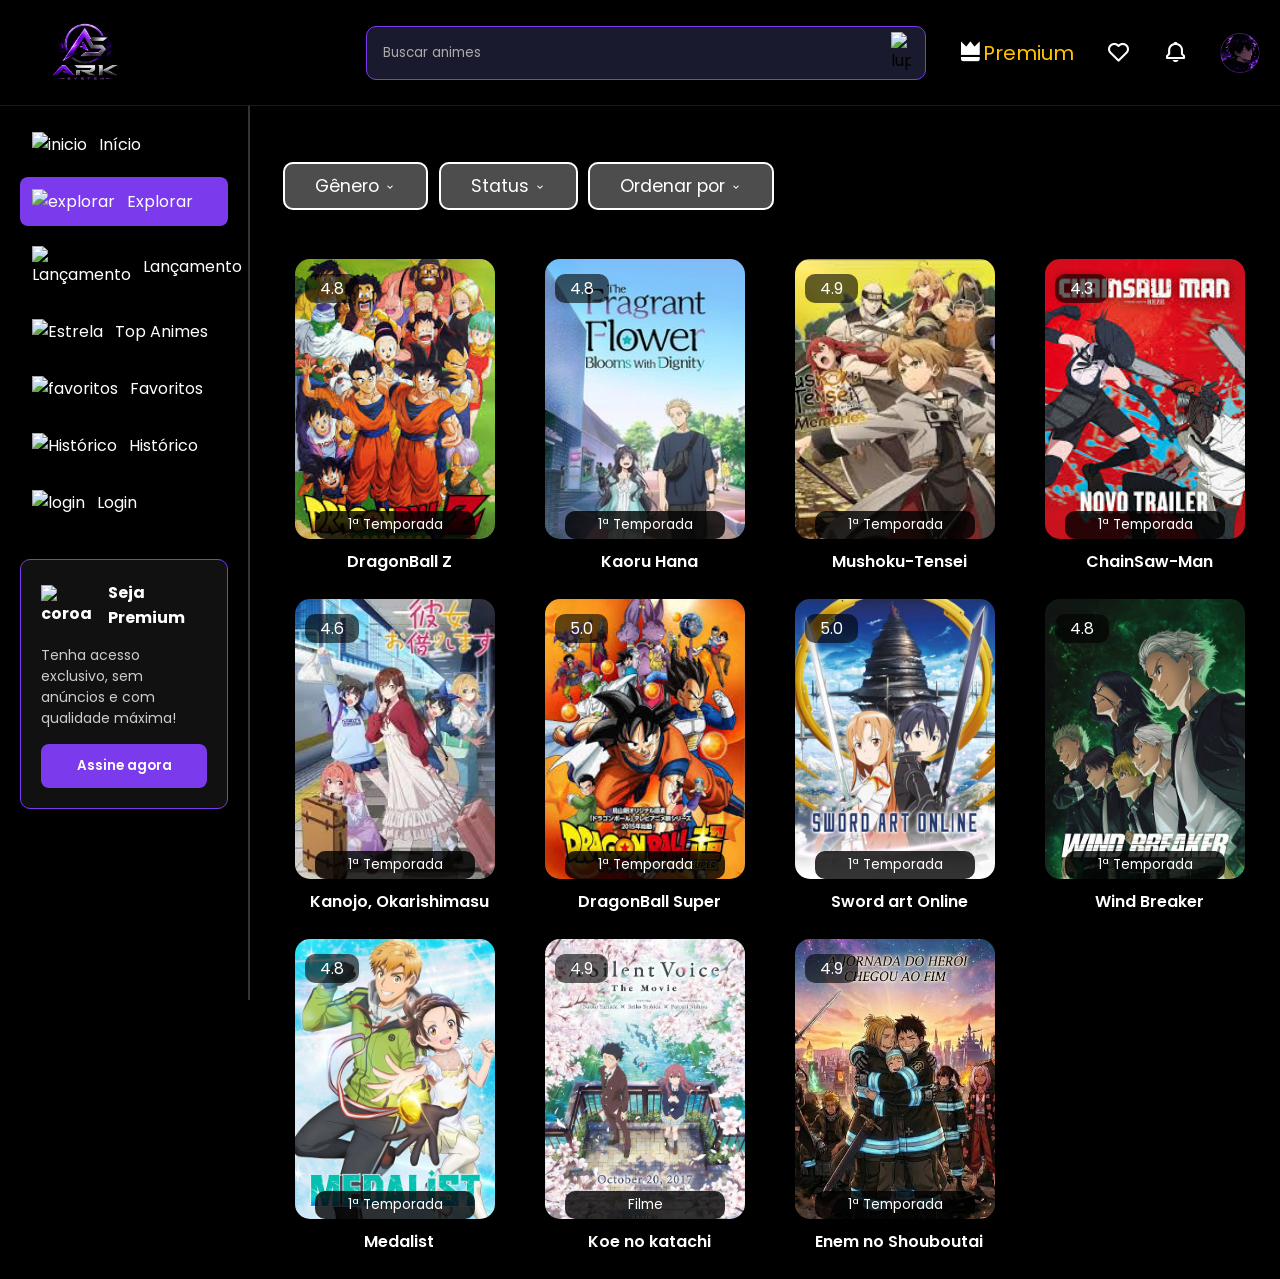
==== commit 564dab0f: "paginas do site" ====
--- a/Frontend/Pages/Explorar.html
+++ b/Frontend/Pages/Explorar.html
@@ -6,157 +6,133 @@
     <meta name="viewport" content="width=device-width, initial-scale=1.0">
     <link rel="stylesheet" href="/style.css">
     <link href='https://unpkg.com/boxicons@2.1.4/css/boxicons.min.css' rel='stylesheet'>
-    <title>Explorar</title>
+    <title>Explorar - ARK SYSTEM</title>
 </head>
 
 <body>
-
-    <!-- Overlay escuro ao abrir menu mobile -->
-    <div class="menu-overlay" id="menu-overlay"></div>
 
     <!-- HEADER -->
     <header class="header-box">
-
         <div class="menu">
-
-            <!-- Botão Hambúrguer -->
-            <div class="menu-toggle" id="menu-toggle">
+            
+            <!-- Botão Hambúrguer (Visível apenas em dispositivos móveis/tablets) -->
+            <button class="btn-hamburguer" id="btn-hamburguer" aria-label="Abrir menu">
                 <i class='bx bx-menu'></i>
-            </div>
+            </button>
 
             <img src="/Frontend/Assets/IMG/logo.png" alt="logo" width="130px">
 
             <nav class="nav-bar">
-
                 <ul>
-
+                    <!-- Input de busca (Sempre visível) -->
                     <li class="search-box">
                         <input type="text" placeholder="Buscar animes">
                         <img src="https://img.icons8.com/ios/50/ffffff/search--v1.png" alt="lupa" class="lupa">
                     </li>
 
+                    <!-- Premium (Oculto no celular) -->
                     <li class="item">
                         <a href="#">
                             <i class='bx bxs-crown'><span class="destaque">Premium</span></i>
                         </a>
                     </li>
 
+                    <!-- Favoritos (Oculto no celular) -->
                     <li class="item">
                         <a href="/Frontend/Pages/favoritos.html">
                             <i class='bx bx-heart'></i>
                         </a>
                     </li>
 
+                    <!-- Notificação (Oculto no celular) -->
                     <li class="item">
                         <a href="#">
                             <i class='bx bx-bell'></i>
                         </a>
                     </li>
 
+                    <!-- Perfil (Sempre visível) -->
                     <li class="item">
                         <a href="#">
-                            <img src="/Frontend/Assets/IMG/perfil.png" alt="foto de perfil" width="50px">
-                        </a>
-                    </li>
-
+                            <img src="/Frontend/Assets/IMG/perfil.png" alt="foto de perfil" width="40px">
+                        </a>
+                    </li>
                 </ul>
-
             </nav>
-
         </div>
-
     </header>
 
-    <!-- MENU LATERAL -->
+    <!-- MENU LATERAL (SIDEBAR) -->
     <aside class="sidebar" id="sidebar">
-
         <div class="menu-lateral">
-
             <ul class="Principal">
-
                 <li class="menu-list">
                     <a href="/index.html">
                         <img src="https://img.icons8.com/material-outlined/20/ffffff/home--v2.png" alt="inicio">
                         Início
                     </a>
                 </li>
-
-                <li class="menu-list2">
+                <li class="menu-list1">
                     <a href="/Frontend/Pages/Explorar.html">
                         <img src="https://img.icons8.com/forma-light/20/ffffff/search.png" alt="explorar">
                         Explorar
                     </a>
                 </li>
-
                 <li class="menu-list">
                     <a href="/Frontend/Pages/lançamento.html">
                         <img src="https://img.icons8.com/material-outlined/20/ffffff/rocket.png" alt="Lançamento">
                         Lançamento
                     </a>
                 </li>
-
                 <li class="menu-list">
                     <a href="/Frontend/Pages/top-anime.html">
                         <img src="https://img.icons8.com/ios/20/ffffff/star--v1.png" alt="Estrela">
                         Top Animes
                     </a>
                 </li>
-
                 <li class="menu-list">
                     <a href="/Frontend/Pages/favoritos.html">
                         <img src="https://img.icons8.com/ios-glyphs/20/ffffff/hearts.png" alt="favoritos">
                         Favoritos
                     </a>
                 </li>
-
                 <li class="menu-list">
                     <a href="#">
                         <img src="https://img.icons8.com/puffy-filled/20/ffffff/time-machine.png" alt="Histórico">
                         Histórico
                     </a>
                 </li>
-
                 <li class="menu-list">
                     <a href="/Frontend/Pages/login.html">
                         <img src="https://img.icons8.com/ios/20/ffffff/import.png" alt="login">
                         Login
                     </a>
                 </li>
-
-                <!-- PREMIUM -->
-                <div class="premium-box">
-
-                    <h2>
-                        <img src="https://img.icons8.com/parakeet-line/20/ffffff/crown.png" alt="coroa">
-                        Seja Premium
-                    </h2>
-
-                    <p>
-                        Tenha acesso exclusivo, sem anúncios e com qualidade máxima!
-                    </p>
-
-                    <button>Assine agora</button>
-
-                </div>
             </ul>
+
+            <!-- PREMIUM -->
+            <div class="premium-box">
+                <h2>
+                    <img src="https://img.icons8.com/parakeet-line/20/ffffff/crown.png" alt="coroa">
+                    Seja Premium
+                </h2>
+                <p>Tenha acesso exclusivo, sem anúncios e com qualidade máxima!</p>
+                <button>Assine agora</button>
+            </div>
         </div>
     </aside>
 
     <div class="linha"></div>
 
+    <!-- MENU DE FILTROS -->
     <header class="menu">
-
         <div class="nav-bir">
-
             <nav class="navb">
-
                 <ul>
-
                     <li class="dropdown">
                         <a href="#" class="dropdown-toggle">
                             Gênero <i class='bx bx-chevron-down'></i>
                         </a>
-
                         <ul class="dropdown-menu">
                             <li><a href="#">Aventura</a></li>
                             <li><a href="#">Romance</a></li>
@@ -168,7 +144,6 @@
                         <a href="#" class="dropdown-toggle">
                             Status <i class='bx bx-chevron-down'></i>
                         </a>
-
                         <ul class="dropdown-menu">
                             <li><a href="#">Em andamento</a></li>
                             <li><a href="#">Finalizado</a></li>
@@ -179,7 +154,6 @@
                         <a href="#" class="dropdown-toggle">
                             Ordenar por <i class='bx bx-chevron-down'></i>
                         </a>
-
                         <ul class="dropdown-menu">
                             <li><a href="#">Mais recente</a></li>
                             <li><a href="#">Mais popular</a></li>
@@ -191,13 +165,13 @@
         </div>
     </header>
 
+    <!-- CONTAINER DE ANIMES -->
     <div class="animes-box">
-
         <section>
             <div class="animes">
                 <figure>
                     <span class="badge-nota">4.8</span>
-                    <a href="#"> <img src="../Assets/IMG/DragonBall- Z.jpg" alt="DragonBall"></a>
+                    <a href="#"><img src="../Assets/IMG/DragonBall- Z.jpg" alt="DragonBall"></a>
                     <figcaption class="legenda">
                         <div>
                             <p class="temporada">1ª Temporada</p>
@@ -206,7 +180,6 @@
                             <p class="nome-anime">DragonBall Z</p>
                         </div>
                     </figcaption>
-                    
                 </figure>
             </div>
         </section>
@@ -215,7 +188,7 @@
             <div class="animes">
                 <figure>
                     <span class="badge-nota">4.8</span>
-                    <a href="#"> <img src="../Assets/IMG/flower.jpg" alt="flower"></a>
+                    <a href="#"><img src="../Assets/IMG/flower.jpg" alt="flower"></a>
                     <figcaption class="legenda">
                         <div>
                             <p class="temporada">1ª Temporada</p>
@@ -224,7 +197,6 @@
                             <p class="nome-anime">Kaoru Hana</p>
                         </div>
                     </figcaption>
-                    
                 </figure>
             </div>
         </section>
@@ -233,7 +205,7 @@
             <div class="animes">
                 <figure>
                     <span class="badge-nota">4.9</span>
-                    <a href="#"> <img src="../Assets/IMG/Mushoku-Tensei.jpg" alt="Mushoku-Tensei"></a>
+                    <a href="#"><img src="../Assets/IMG/Mushoku-Tensei.jpg" alt="Mushoku-Tensei"></a>
                     <figcaption class="legenda">
                         <div>
                             <p class="temporada">1ª Temporada</p>
@@ -242,7 +214,6 @@
                             <p class="nome-anime">Mushoku-Tensei</p>
                         </div>
                     </figcaption>
-                    
                 </figure>
             </div>
         </section>
@@ -251,7 +222,7 @@
             <div class="animes">
                 <figure>
                     <span class="badge-nota">4.3</span>
-                    <a href="#"> <img src="../Assets/IMG/chainsaw-man.jpg" alt="chainsaw-man"></a>
+                    <a href="#"><img src="../Assets/IMG/chainsaw-man.jpg" alt="chainsaw-man"></a>
                     <figcaption class="legenda">
                         <div>
                             <p class="temporada">1ª Temporada</p>
@@ -259,9 +230,7 @@
                         <div>
                             <p class="nome-anime">ChainSaw-Man</p>
                         </div>
-
-                    </figcaption>
-                    
+                    </figcaption>
                 </figure>
             </div>
         </section>
@@ -270,14 +239,15 @@
             <div class="animes">
                 <figure>
                     <span class="badge-nota">4.6</span>
-                    <a href="#"> <img src="../Assets/IMG/meninas.jpg" alt="Kanojo, Okarishimasu"></a>
-                    <figcaption class="legenda">
-                        <div>
-                            <p class="temporada">1ª Temporada</p>
-                        </div>
-                        <div><p class="nome-anime">Kanojo, Okarishimasu</p></div>
-                    </figcaption>
-                    
+                    <a href="#"><img src="../Assets/IMG/meninas.jpg" alt="Kanojo, Okarishimasu"></a>
+                    <figcaption class="legenda">
+                        <div>
+                            <p class="temporada">1ª Temporada</p>
+                        </div>
+                        <div>
+                            <p class="nome-anime">Kanojo, Okarishimasu</p>
+                        </div>
+                    </figcaption>
                 </figure>
             </div>
         </section>
@@ -286,7 +256,7 @@
             <div class="animes">
                 <figure>
                     <span class="badge-nota">5.0</span>
-                    <a href="#"> <img src="../Assets/IMG/DragonBall-Super.jpg" alt="DragonBall-Super"></a>
+                    <a href="#"><img src="../Assets/IMG/DragonBall-Super.jpg" alt="DragonBall-Super"></a>
                     <figcaption class="legenda">
                         <div>
                             <p class="temporada">1ª Temporada</p>
@@ -295,7 +265,6 @@
                             <p class="nome-anime">DragonBall Super</p>
                         </div>
                     </figcaption>
-                    
                 </figure>
             </div>
         </section>
@@ -304,7 +273,7 @@
             <div class="animes">
                 <figure>
                     <span class="badge-nota">5.0</span>
-                    <a href="#"> <img src="../Assets/IMG/sword-art-online.jpg" alt="sword-art-online"></a>
+                    <a href="#"><img src="../Assets/IMG/sword-art-online.jpg" alt="sword-art-online"></a>
                     <figcaption class="legenda">
                         <div>
                             <p class="temporada">1ª Temporada</p>
@@ -313,7 +282,6 @@
                             <p class="nome-anime">Sword art Online</p>
                         </div>
                     </figcaption>
-                    
                 </figure>
             </div>
         </section>
@@ -322,14 +290,15 @@
             <div class="animes">
                 <figure>
                     <span class="badge-nota">4.8</span>
-                    <a href="#"> <img src="../Assets/IMG/wind-breaker.jpg" alt="wind-breaker"></a>
-                    <figcaption class="legenda">
-                        <p class="temporada">1ª Temporada</p>
-                        <div>
-                        <p class="nome-anime">Wind Breaker</p>
-                    </div>
-                    </figcaption>
-                    
+                    <a href="#"><img src="../Assets/IMG/wind-breaker.jpg" alt="wind-breaker"></a>
+                    <figcaption class="legenda">
+                        <div>
+                            <p class="temporada">1ª Temporada</p>
+                        </div>
+                        <div>
+                            <p class="nome-anime">Wind Breaker</p>
+                        </div>
+                    </figcaption>
                 </figure>
             </div>
         </section>
@@ -338,7 +307,7 @@
             <div class="animes">
                 <figure>
                     <span class="badge-nota">4.8</span>
-                    <a href="#"> <img src="../Assets/IMG/medalist.jpg" alt="medalist"></a>
+                    <a href="#"><img src="../Assets/IMG/medalist.jpg" alt="medalist"></a>
                     <figcaption class="legenda">
                         <div>
                             <p class="temporada">1ª Temporada</p>
@@ -347,7 +316,6 @@
                             <p class="nome-anime">Medalist</p>
                         </div>
                     </figcaption>
-                    
                 </figure>
             </div>
         </section>
@@ -356,7 +324,7 @@
             <div class="animes">
                 <figure>
                     <span class="badge-nota">4.9</span>
-                    <a href="#"> <img src="../Assets/IMG/koe-no-katachi.jpg" alt="koe-no-katachi"></a>
+                    <a href="#"><img src="../Assets/IMG/koe-no-katachi.jpg" alt="koe-no-katachi"></a>
                     <figcaption class="legenda">
                         <div>
                             <p class="temporada">Filme</p>
@@ -365,7 +333,6 @@
                             <p class="nome-anime">Koe no katachi</p>
                         </div>
                     </figcaption>
-                    
                 </figure>
             </div>
         </section>
@@ -374,7 +341,7 @@
             <div class="animes">
                 <figure>
                     <span class="badge-nota">4.9</span>
-                    <a href="#"> <img src="../Assets/IMG/enen-no-shouboutai.jpg" alt="enen-no-shouboutai"></a>
+                    <a href="#"><img src="../Assets/IMG/enen-no-shouboutai.jpg" alt="enen-no-shouboutai"></a>
                     <figcaption class="legenda">
                         <div>
                             <p class="temporada">1ª Temporada</p>
@@ -383,32 +350,23 @@
                             <p class="nome-anime">Enem no Shouboutai</p>
                         </div>
                     </figcaption>
-                    
-                </figure>
-            </div>
-        </section>
-
+                </figure>
+            </div>
+        </section>
     </div>
 
-    <!-- SCRIPT DE NAVEGAÇÃO -->
+    <!-- SCRIPT DE ABERTURA/FECHAMENTO DO MENU -->
     <script>
-        document.addEventListener('DOMContentLoaded', () => {
-    const menuToggle = document.getElementById('menu-toggle');
-    const sidebar = document.getElementById('sidebar');
-    const overlay = document.getElementById('menu-overlay');
-
-    // Executa apenas ao clicar explicitamente no botão hambúrguer
-    menuToggle.addEventListener('click', () => {
-        sidebar.classList.toggle('active');
-        overlay.classList.toggle('active');
-    });
-
-    // Fecha o menu se o usuário clicar no overlay (fora do menu)
-    overlay.addEventListener('click', () => {
-        sidebar.classList.remove('active');
-        overlay.classList.remove('active');
-    });
-});
+        document.addEventListener("DOMContentLoaded", () => {
+            const btnHamburguer = document.getElementById("btn-hamburguer");
+            const sidebar = document.getElementById("sidebar");
+
+            if (btnHamburguer && sidebar) {
+                btnHamburguer.addEventListener("click", () => {
+                    sidebar.classList.toggle("active");
+                });
+            }
+        });
     </script>
 </body>
 
--- a/style.css
+++ b/style.css
@@ -38,6 +38,17 @@
     display: flex;
     align-items: center;
     justify-content: space-between;
+}
+
+/* Botão Hambúrguer (Escondido no Desktop) */
+.btn-hamburguer {
+    display: none;
+    background: transparent;
+    color: #fff;
+    font-size: 30px;
+    cursor: pointer;
+    align-items: center;
+    justify-content: center;
 }
 
 .nav-bar {
@@ -406,7 +417,7 @@
 
 .legenda {
     position: absolute;
-   top: 90%;
+    top: 90%;
     left: 50%;
     transform: translateX(-50%);
     z-index: 10;
@@ -451,14 +462,13 @@
     display: flex;
     align-items: center;
     justify-content: center;
-    flex-wrap: wrap;
     gap: 10px;
 }
 
 .navb li {
     list-style: none;
     display: inline-block;
-    padding: 0 0.5rem;
+    padding: 0 0.2rem;
 }
 
 .navb a {
@@ -720,7 +730,6 @@
     color: #ccc;
     text-transform: uppercase;
     padding: 0 20px;
-    
 }
 
 .menu-top {
@@ -1038,9 +1047,25 @@
 }
 
 @media screen and (max-width: 768px) {
-    /* Ajustes Gerais para Sidebar e Conteúdo */
+    /* Exibir botão Hambúrguer */
+    .btn-hamburguer {
+        display: flex;
+    }
+
+    /* Ocultar itens específicos no mobile mantendo Perfil e Busca */
+    .nav-bar .item:not(:last-child) {
+        display: none;
+    }
+
+    /* Ocultar Sidebar por padrão (só abre ao clicar no hambúrguer) */
     .sidebar {
-        display: none; /* Oculta a sidebar no mobile mantendo o espaço livre */
+        left: -100%;
+        width: 250px;
+        top: 100px;
+    }
+
+    .sidebar.active {
+        left: 0;
     }
 
     .container-card,
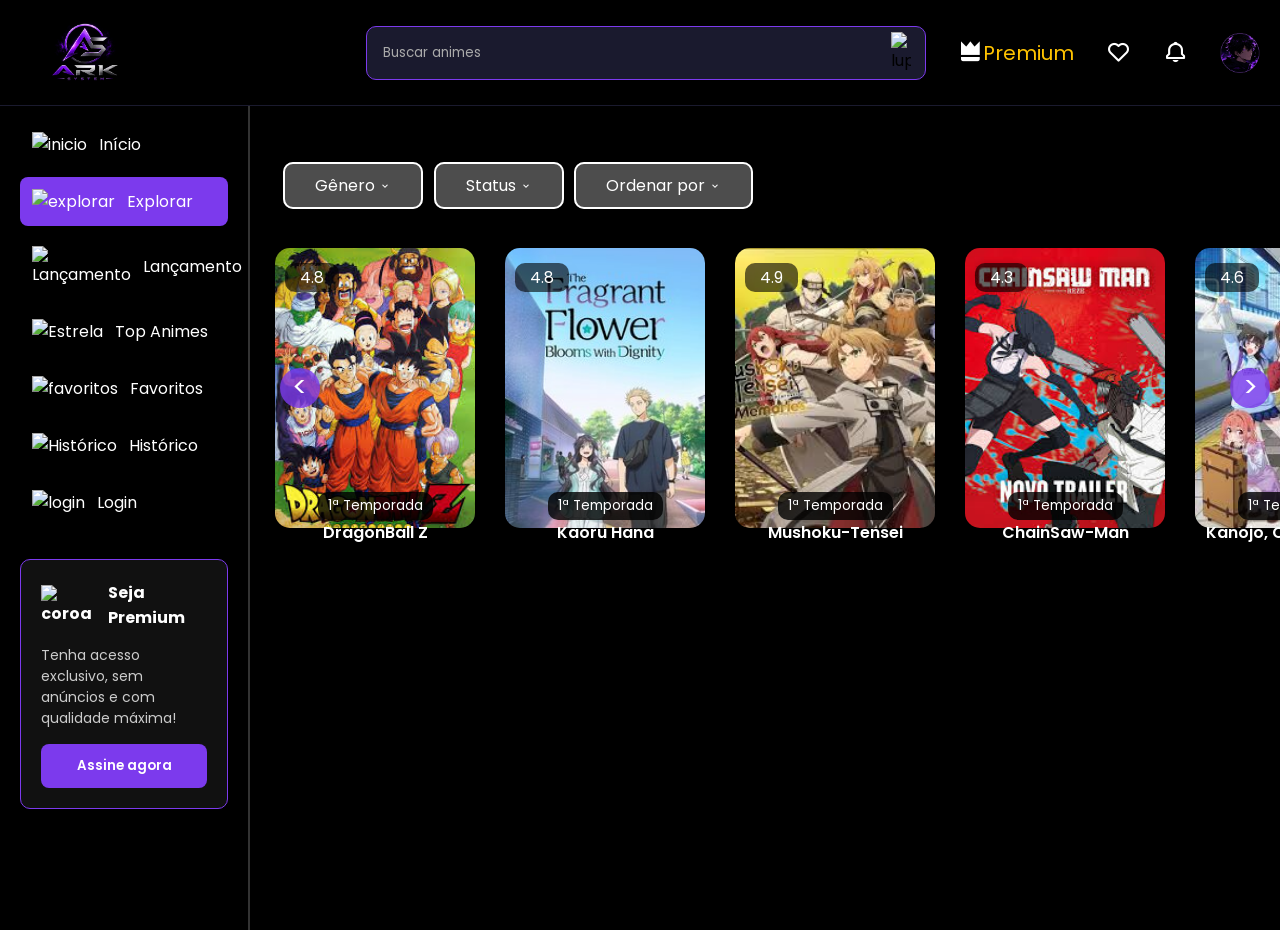
==== commit 8009b3ad: "paginas do site" ====
--- a/Frontend/Pages/Explorar.html
+++ b/Frontend/Pages/Explorar.html
@@ -165,199 +165,162 @@
         </div>
     </header>
 
-    <!-- CONTAINER DE ANIMES -->
-    <div class="animes-box">
-        <section>
-            <div class="animes">
-                <figure>
-                    <span class="badge-nota">4.8</span>
-                    <a href="#"><img src="../Assets/IMG/DragonBall- Z.jpg" alt="DragonBall"></a>
-                    <figcaption class="legenda">
-                        <div>
-                            <p class="temporada">1ª Temporada</p>
-                        </div>
-                        <div>
-                            <p class="nome-anime">DragonBall Z</p>
-                        </div>
-                    </figcaption>
-                </figure>
-            </div>
-        </section>
-
-        <section>
-            <div class="animes">
-                <figure>
-                    <span class="badge-nota">4.8</span>
-                    <a href="#"><img src="../Assets/IMG/flower.jpg" alt="flower"></a>
-                    <figcaption class="legenda">
-                        <div>
-                            <p class="temporada">1ª Temporada</p>
-                        </div>
-                        <div>
-                            <p class="nome-anime">Kaoru Hana</p>
-                        </div>
-                    </figcaption>
-                </figure>
-            </div>
-        </section>
-
-        <section>
-            <div class="animes">
-                <figure>
-                    <span class="badge-nota">4.9</span>
-                    <a href="#"><img src="../Assets/IMG/Mushoku-Tensei.jpg" alt="Mushoku-Tensei"></a>
-                    <figcaption class="legenda">
-                        <div>
-                            <p class="temporada">1ª Temporada</p>
-                        </div>
-                        <div>
-                            <p class="nome-anime">Mushoku-Tensei</p>
-                        </div>
-                    </figcaption>
-                </figure>
-            </div>
-        </section>
-
-        <section>
-            <div class="animes">
-                <figure>
-                    <span class="badge-nota">4.3</span>
-                    <a href="#"><img src="../Assets/IMG/chainsaw-man.jpg" alt="chainsaw-man"></a>
-                    <figcaption class="legenda">
-                        <div>
-                            <p class="temporada">1ª Temporada</p>
-                        </div>
-                        <div>
-                            <p class="nome-anime">ChainSaw-Man</p>
-                        </div>
-                    </figcaption>
-                </figure>
-            </div>
-        </section>
-
-        <section>
-            <div class="animes">
-                <figure>
-                    <span class="badge-nota">4.6</span>
-                    <a href="#"><img src="../Assets/IMG/meninas.jpg" alt="Kanojo, Okarishimasu"></a>
-                    <figcaption class="legenda">
-                        <div>
-                            <p class="temporada">1ª Temporada</p>
-                        </div>
-                        <div>
-                            <p class="nome-anime">Kanojo, Okarishimasu</p>
-                        </div>
-                    </figcaption>
-                </figure>
-            </div>
-        </section>
-
-        <section>
-            <div class="animes">
-                <figure>
-                    <span class="badge-nota">5.0</span>
-                    <a href="#"><img src="../Assets/IMG/DragonBall-Super.jpg" alt="DragonBall-Super"></a>
-                    <figcaption class="legenda">
-                        <div>
-                            <p class="temporada">1ª Temporada</p>
-                        </div>
-                        <div>
-                            <p class="nome-anime">DragonBall Super</p>
-                        </div>
-                    </figcaption>
-                </figure>
-            </div>
-        </section>
-
-        <section>
-            <div class="animes">
-                <figure>
-                    <span class="badge-nota">5.0</span>
-                    <a href="#"><img src="../Assets/IMG/sword-art-online.jpg" alt="sword-art-online"></a>
-                    <figcaption class="legenda">
-                        <div>
-                            <p class="temporada">1ª Temporada</p>
-                        </div>
-                        <div>
-                            <p class="nome-anime">Sword art Online</p>
-                        </div>
-                    </figcaption>
-                </figure>
-            </div>
-        </section>
-
-        <section>
-            <div class="animes">
-                <figure>
-                    <span class="badge-nota">4.8</span>
-                    <a href="#"><img src="../Assets/IMG/wind-breaker.jpg" alt="wind-breaker"></a>
-                    <figcaption class="legenda">
-                        <div>
-                            <p class="temporada">1ª Temporada</p>
-                        </div>
-                        <div>
-                            <p class="nome-anime">Wind Breaker</p>
-                        </div>
-                    </figcaption>
-                </figure>
-            </div>
-        </section>
-
-        <section>
-            <div class="animes">
-                <figure>
-                    <span class="badge-nota">4.8</span>
-                    <a href="#"><img src="../Assets/IMG/medalist.jpg" alt="medalist"></a>
-                    <figcaption class="legenda">
-                        <div>
-                            <p class="temporada">1ª Temporada</p>
-                        </div>
-                        <div>
-                            <p class="nome-anime">Medalist</p>
-                        </div>
-                    </figcaption>
-                </figure>
-            </div>
-        </section>
-
-        <section>
-            <div class="animes">
-                <figure>
-                    <span class="badge-nota">4.9</span>
-                    <a href="#"><img src="../Assets/IMG/koe-no-katachi.jpg" alt="koe-no-katachi"></a>
-                    <figcaption class="legenda">
-                        <div>
-                            <p class="temporada">Filme</p>
-                        </div>
-                        <div>
-                            <p class="nome-anime">Koe no katachi</p>
-                        </div>
-                    </figcaption>
-                </figure>
-            </div>
-        </section>
-
-        <section>
-            <div class="animes">
-                <figure>
-                    <span class="badge-nota">4.9</span>
-                    <a href="#"><img src="../Assets/IMG/enen-no-shouboutai.jpg" alt="enen-no-shouboutai"></a>
-                    <figcaption class="legenda">
-                        <div>
-                            <p class="temporada">1ª Temporada</p>
-                        </div>
-                        <div>
-                            <p class="nome-anime">Enem no Shouboutai</p>
-                        </div>
-                    </figcaption>
-                </figure>
-            </div>
-        </section>
+    <!-- CONTAINER DE ANIMES COM BOTÕES DO CARROSSEL -->
+    <div class="cards-slider-wrapper">
+        <button class="slider-btn prev-btn" id="prevBtn" aria-label="Anterior">&lt;</button>
+
+        <div class="animes-box" id="animesBox">
+            <section>
+                <div class="animes">
+                    <figure>
+                        <span class="badge-nota">4.8</span>
+                        <a href="#"><img src="../Assets/IMG/DragonBall- Z.jpg" alt="DragonBall"></a>
+                        <figcaption class="legenda">
+                            <div><p class="temporada">1ª Temporada</p></div>
+                            <div><p class="nome-anime">DragonBall Z</p></div>
+                        </figcaption>
+                    </figure>
+                </div>
+            </section>
+
+            <section>
+                <div class="animes">
+                    <figure>
+                        <span class="badge-nota">4.8</span>
+                        <a href="#"><img src="../Assets/IMG/flower.jpg" alt="flower"></a>
+                        <figcaption class="legenda">
+                            <div><p class="temporada">1ª Temporada</p></div>
+                            <div><p class="nome-anime">Kaoru Hana</p></div>
+                        </figcaption>
+                    </figure>
+                </div>
+            </section>
+
+            <section>
+                <div class="animes">
+                    <figure>
+                        <span class="badge-nota">4.9</span>
+                        <a href="#"><img src="../Assets/IMG/Mushoku-Tensei.jpg" alt="Mushoku-Tensei"></a>
+                        <figcaption class="legenda">
+                            <div><p class="temporada">1ª Temporada</p></div>
+                            <div><p class="nome-anime">Mushoku-Tensei</p></div>
+                        </figcaption>
+                    </figure>
+                </div>
+            </section>
+
+            <section>
+                <div class="animes">
+                    <figure>
+                        <span class="badge-nota">4.3</span>
+                        <a href="#"><img src="../Assets/IMG/chainsaw-man.jpg" alt="chainsaw-man"></a>
+                        <figcaption class="legenda">
+                            <div><p class="temporada">1ª Temporada</p></div>
+                            <div><p class="nome-anime">ChainSaw-Man</p></div>
+                        </figcaption>
+                    </figure>
+                </div>
+            </section>
+
+            <section>
+                <div class="animes">
+                    <figure>
+                        <span class="badge-nota">4.6</span>
+                        <a href="#"><img src="../Assets/IMG/meninas.jpg" alt="Kanojo, Okarishimasu"></a>
+                        <figcaption class="legenda">
+                            <div><p class="temporada">1ª Temporada</p></div>
+                            <div><p class="nome-anime">Kanojo, Okarishimasu</p></div>
+                        </figcaption>
+                    </figure>
+                </div>
+            </section>
+
+            <section>
+                <div class="animes">
+                    <figure>
+                        <span class="badge-nota">5.0</span>
+                        <a href="#"><img src="../Assets/IMG/DragonBall-Super.jpg" alt="DragonBall-Super"></a>
+                        <figcaption class="legenda">
+                            <div><p class="temporada">1ª Temporada</p></div>
+                            <div><p class="nome-anime">DragonBall Super</p></div>
+                        </figcaption>
+                    </figure>
+                </div>
+            </section>
+
+            <section>
+                <div class="animes">
+                    <figure>
+                        <span class="badge-nota">5.0</span>
+                        <a href="#"><img src="../Assets/IMG/sword-art-online.jpg" alt="sword-art-online"></a>
+                        <figcaption class="legenda">
+                            <div><p class="temporada">1ª Temporada</p></div>
+                            <div><p class="nome-anime">Sword art Online</p></div>
+                        </figcaption>
+                    </figure>
+                </div>
+            </section>
+
+            <section>
+                <div class="animes">
+                    <figure>
+                        <span class="badge-nota">4.8</span>
+                        <a href="#"><img src="../Assets/IMG/wind-breaker.jpg" alt="wind-breaker"></a>
+                        <figcaption class="legenda">
+                            <div><p class="temporada">1ª Temporada</p></div>
+                            <div><p class="nome-anime">Wind Breaker</p></div>
+                        </figcaption>
+                    </figure>
+                </div>
+            </section>
+
+            <section>
+                <div class="animes">
+                    <figure>
+                        <span class="badge-nota">4.8</span>
+                        <a href="#"><img src="../Assets/IMG/medalist.jpg" alt="medalist"></a>
+                        <figcaption class="legenda">
+                            <div><p class="temporada">1ª Temporada</p></div>
+                            <div><p class="nome-anime">Medalist</p></div>
+                        </figcaption>
+                    </figure>
+                </div>
+            </section>
+
+            <section>
+                <div class="animes">
+                    <figure>
+                        <span class="badge-nota">4.9</span>
+                        <a href="#"><img src="../Assets/IMG/koe-no-katachi.jpg" alt="koe-no-katachi"></a>
+                        <figcaption class="legenda">
+                            <div><p class="temporada">Filme</p></div>
+                            <div><p class="nome-anime">Koe no katachi</p></div>
+                        </figcaption>
+                    </figure>
+                </div>
+            </section>
+
+            <section>
+                <div class="animes">
+                    <figure>
+                        <span class="badge-nota">4.9</span>
+                        <a href="#"><img src="../Assets/IMG/enen-no-shouboutai.jpg" alt="enen-no-shouboutai"></a>
+                        <figcaption class="legenda">
+                            <div><p class="temporada">1ª Temporada</p></div>
+                            <div><p class="nome-anime">Enem no Shouboutai</p></div>
+                        </figcaption>
+                    </figure>
+                </div>
+            </section>
+        </div>
+
+        <button class="slider-btn next-btn" id="nextBtn" aria-label="Próximo">&gt;</button>
     </div>
 
-    <!-- SCRIPT DE ABERTURA/FECHAMENTO DO MENU -->
+    <!-- SCRIPTS -->
     <script>
         document.addEventListener("DOMContentLoaded", () => {
+            // Controle do Menu Hambúrguer
             const btnHamburguer = document.getElementById("btn-hamburguer");
             const sidebar = document.getElementById("sidebar");
 
@@ -366,6 +329,21 @@
                     sidebar.classList.toggle("active");
                 });
             }
+
+            // Controle de Rolagem do Carrossel de Animes
+            const animesBox = document.getElementById("animesBox");
+            const prevBtn = document.getElementById("prevBtn");
+            const nextBtn = document.getElementById("nextBtn");
+
+            if (animesBox && prevBtn && nextBtn) {
+                prevBtn.addEventListener("click", () => {
+                    animesBox.scrollBy({ left: -300, behavior: "smooth" });
+                });
+
+                nextBtn.addEventListener("click", () => {
+                    animesBox.scrollBy({ left: 300, behavior: "smooth" });
+                });
+            }
         });
     </script>
 </body>
--- a/style.css
+++ b/style.css
@@ -238,7 +238,7 @@
 }
 
 /*===========================
-Carrossel 
+Carrossel Principal
 ===========================*/
 
 .container-card {
@@ -262,6 +262,7 @@
 
 .slide figure {
     position: relative;
+    width: 100%;
 }
 
 .slide img {
@@ -272,7 +273,6 @@
 }
 
 /* Overlay escuro */
-
 .slide figure::before {
     content: "";
     position: absolute;
@@ -286,7 +286,6 @@
 }
 
 /* Texto */
-
 figcaption {
     position: absolute;
     top: 50%;
@@ -310,6 +309,7 @@
     font-size: 4rem;
     margin-bottom: 10px;
 }
+
 .solo-p {
     color: #7c3aed;
     font-weight: 600;
@@ -323,7 +323,6 @@
 }
 
 /* Botões */
-
 .buttons {
     display: flex;
     gap: 15px;
@@ -337,7 +336,7 @@
     color: #fff;
     padding: 12px 20px;
     border-radius: 8px;
-    transition: 0.7s ease;
+    transition: 0.3s ease;
 }
 
 .button-assistir i {
@@ -346,7 +345,7 @@
 
 .button-assistir:hover {
     background: #9333ea;
-    transform: scale(1.1);
+    transform: scale(1.05);
 }
 
 .saiba {
@@ -354,41 +353,56 @@
     color: #fff;
     padding: 12px 20px;
     border-radius: 8px;
-    transition: 0.7s ease;
+    transition: 0.3s ease;
 }
 
 .saiba:hover {
     background: #fff;
     color: #000;
-    transform: scale(1.1);
-}
-
+    transform: scale(1.05);
+}
+
+/*==================================
+SLIDER DE CARDS DE ANIMES (INFERIOR)
+==================================*/
+
+.cards-slider-wrapper {
+    position: relative;
+    margin-left: 270px;
+    width: calc(100% - 270px);
+    display: flex;
+    align-items: center;
+    margin-top: 30px;
+}
+
+.animes-box::-webkit-scrollbar {
+    display: none; /* Oculta scroll no Chrome/Safari */
+}
+
+/* Onde os cards ficam escondidos/rolando */
 .animes-box {
-    position: relative;
-    margin-top: 40px;
-    margin-left: 280px;
-    width: calc(100% - 280px);
-    display: flex;
-    flex-wrap: wrap;
+    display: flex;
     gap: 20px;
-    padding-bottom: 40px;
+    overflow-x: auto;
+    scroll-behavior: smooth;
+    width: 100%;
+    /* Esconde a barra de rolagem padrão */
+    scrollbar-width: none; /* Firefox */
 }
 
 .animes-box section {
-    width: fit-content;
+    flex: 0 0 auto;
 }
 
 .animes {
-    padding: 20px 15px;
+    padding: 20px 5px ;
     background: transparent;
-    transition: 0.5s ease;
-    flex-direction: column;
+    transition: 0.3s ease;
 }
 
 .animes figure {
     position: relative;
     width: 200px;
-    display: flex;
 }
 
 .animes a img {
@@ -401,7 +415,7 @@
 }
 
 .animes:hover {
-    transform: scale(1.1);
+    transform: scale(1.02);
 }
 
 .badge-nota {
@@ -417,17 +431,19 @@
 
 .legenda {
     position: absolute;
-    top: 90%;
+    top: 87%;
     left: 50%;
     transform: translateX(-50%);
     z-index: 10;
-    width: 80%;
+    width: 90%;
+    display: flex;
     flex-direction: column;
+    align-items: center;
 }
 
 .temporada {
     background: rgba(0,0,0,.8);
-    padding: 4px 0px;
+    padding: 4px 10px;
     border-radius: 10px;
     color: #fff;
     text-align: center;
@@ -435,14 +451,176 @@
 }
 
 .nome-anime {
-    position: relative;
-    top: 0;
-    right: 10%;
     color: #fff;
     font-weight: 600;
-    padding: 10px 0 0;
+    
     width: 200px;
     text-align: center;
+    white-space: nowrap;
+    overflow: hidden;
+    text-overflow: ellipsis;
+}
+
+/* Botões do Carrossel de Cards */
+.slider-btn {
+    position: absolute;
+    top: 50%;
+    transform: translateY(-50%);
+    background: rgba(124, 58, 237, 0.8);
+    color: #fff;
+    border: none;
+    width: 40px;
+    height: 40px;
+    border-radius: 50%;
+    font-size: 28px;
+    cursor: pointer;
+    display: flex;
+    align-items: center;
+    justify-content: center;
+    z-index: 30;
+    transition: 0.5s ease;
+}
+
+.slider-btn:hover {
+    background: #9333ea;
+    transform: translateY(-50%) scale(1.1);
+}
+
+.prev-btn {
+    left: 10px;
+}
+
+.next-btn {
+    right: 10px;
+}
+@media screen and (max-width: 768px) {
+    /* ... seus outros estilos mobile ... */
+
+    /* Garante que o wrapper ocupe a largura total sem estourar a tela */
+    .cards-slider-wrapper {
+        margin-left: 0;
+        width: 100%;
+        position: relative;
+    }
+
+    /* Exibe e ajusta os botões do slide para telas pequenas */
+    .slider-btn {
+        display: flex !important;
+        width: 35px;
+        height: 35px;
+        font-size: 20px;
+        z-index: 30;
+        background: rgba(124, 58, 237, 0.9);
+    }
+
+    .prev-btn {
+        left: 5px;
+    }
+
+    .next-btn {
+        right: 5px;
+    }
+}
+/*==================================================================
+REGRAS MEDIA QUERIES - RESPONSIVO PARA MÓVEIS
+==================================================================*/
+
+@media screen and (max-width: 768px) {
+    .btn-hamburguer {
+        display: flex;
+    }
+
+    .sidebar {
+        left: -100%;
+        width: 250px;
+        top: 100px;
+    }
+
+    .sidebar.active {
+        left: 0;
+    }
+
+    .container-card,
+    .cards-slider-wrapper {
+        margin-left: 0;
+        width: 100%;
+    }
+
+    /* Carrossel Principal Redimensionado Proporcionalmente */
+    .slide img {
+        height: auto;
+        max-height: 250px;
+        object-fit: cover;
+    }
+
+    figcaption {
+        left: 15px;
+        max-width: 85%;
+        top: 55%;
+    }
+
+    .dest {
+        font-size: 0.65rem;
+        padding: 2px 6px;
+        margin-bottom: 6px;
+    }
+
+    figcaption h1 {
+        font-size: 1.3rem;
+        margin-bottom: 4px;
+    }
+
+    .solo-p {
+        font-size: 0.75rem;
+        margin-bottom: 4px;
+    }
+
+    .solo-p1 {
+        font-size: 0.7rem;
+        line-height: 1.2;
+        margin-bottom: 8px;
+        display: -webkit-box;
+        -webkit-box-orient: vertical;
+        overflow: hidden;
+    }
+
+    .buttons {
+        gap: 6px;
+    }
+
+    .button-assistir, .saiba {
+        padding: 5px 10px;
+        font-size: 0.7rem;
+        border-radius: 5px;
+    }
+
+    .button-assistir i {
+        font-size: 14px;
+    }
+
+    /* Esconder botões Laterais no Mobile para Scroll Touch */
+    .slider-btn {
+        display: none;
+    }
+
+    .animes-box {
+        gap: 12px;
+        padding: 10px;
+    }
+
+    .animes figure,
+    .animes a img,
+    .nome-anime {
+        width: 130px;
+    }
+
+    .animes a img {
+        height: 180px;
+    }
+
+    .nome-anime {
+        font-size: 0.75rem;
+    }
 }
 
 /*==================================
@@ -450,7 +628,7 @@
 ==================================*/
 
 .nav-bir {
-    width: calc(100% - 280px);
+    width: calc(100% - 240px);
     max-width: 1700px;
     padding: 7rem 0 0;
     display: flex;
@@ -473,7 +651,7 @@
 
 .navb a {
     color: #fff;
-    font-size: 1.1rem;
+    font-size: 1rem;
     text-align: left;
     text-decoration: none;
     border: 2px solid #fff;
@@ -1151,4 +1329,12 @@
     .img-perfil {
         display: none;
     }
+    .nav-bir{
+        padding: 7rem 20px 0;
+        
+    }
+    .navb a{
+        font-size: 14px;
+        padding: 10px 20px;
+    }
 }
